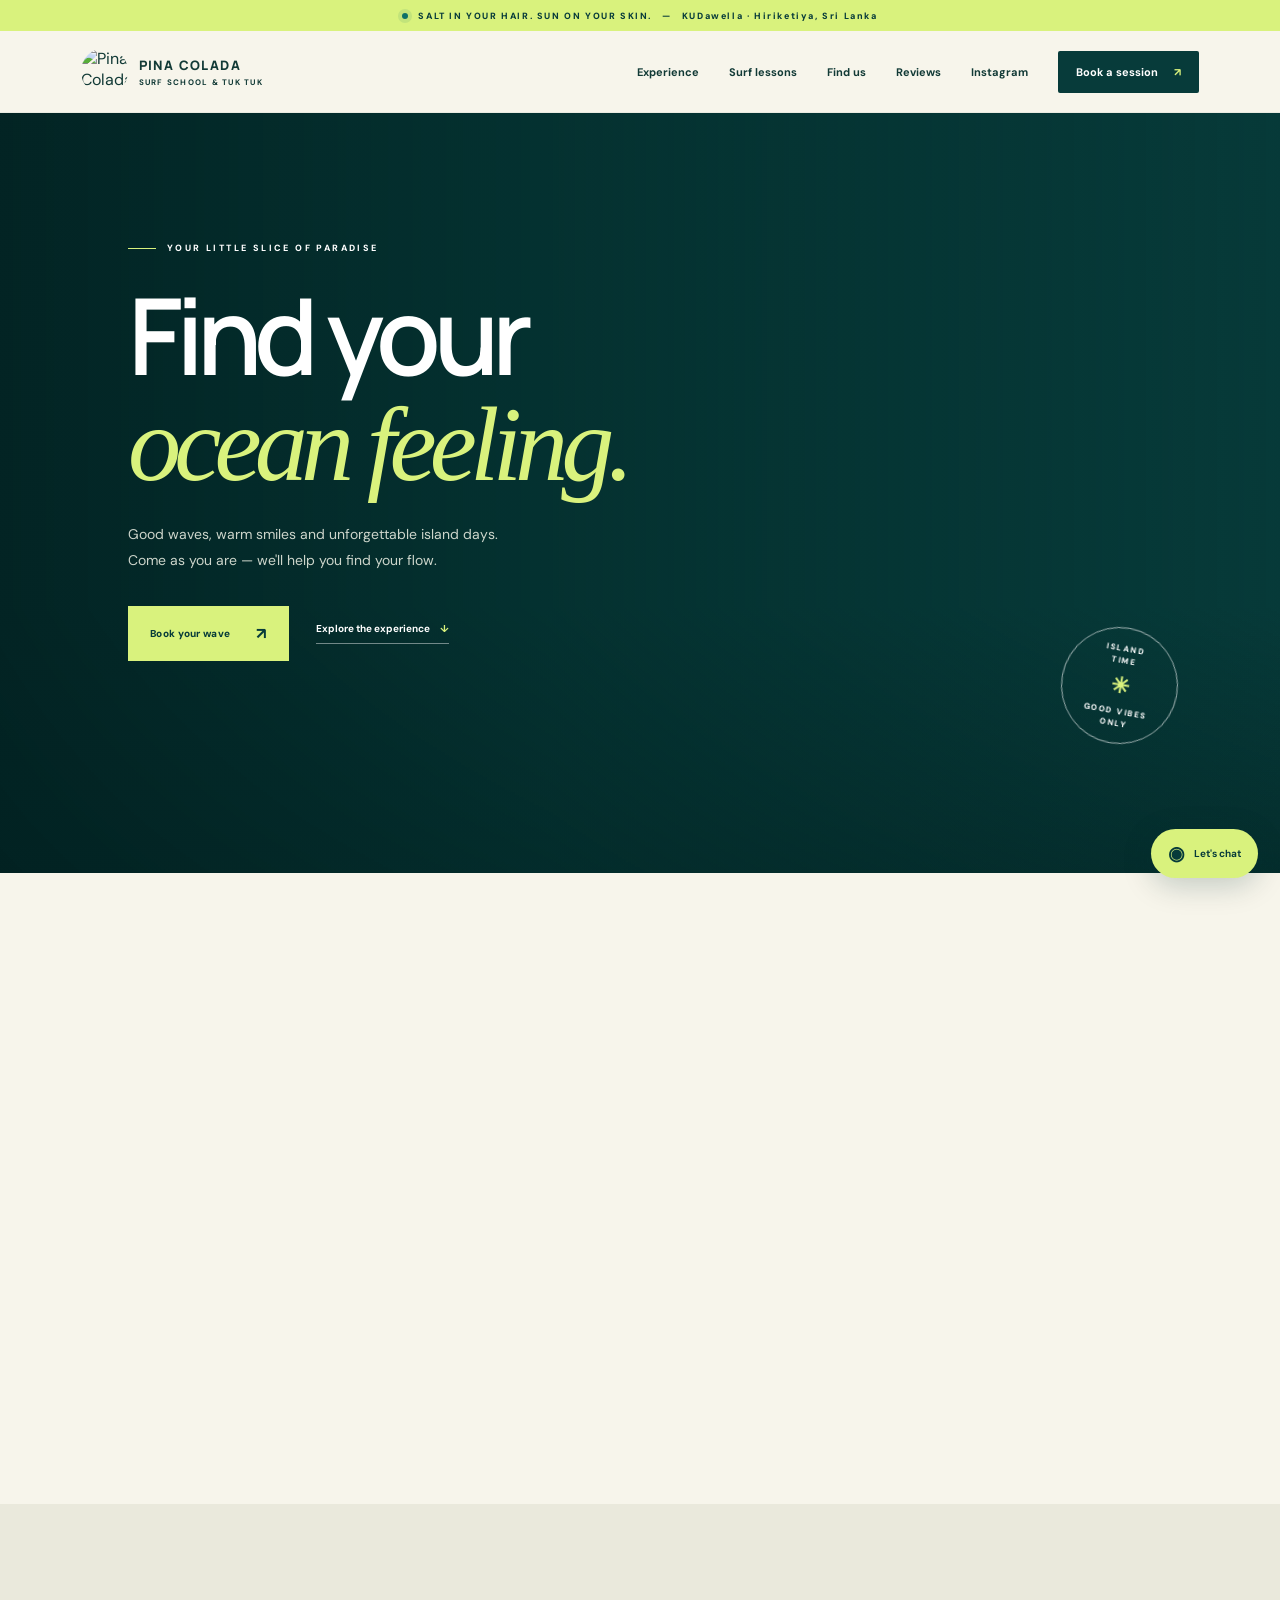
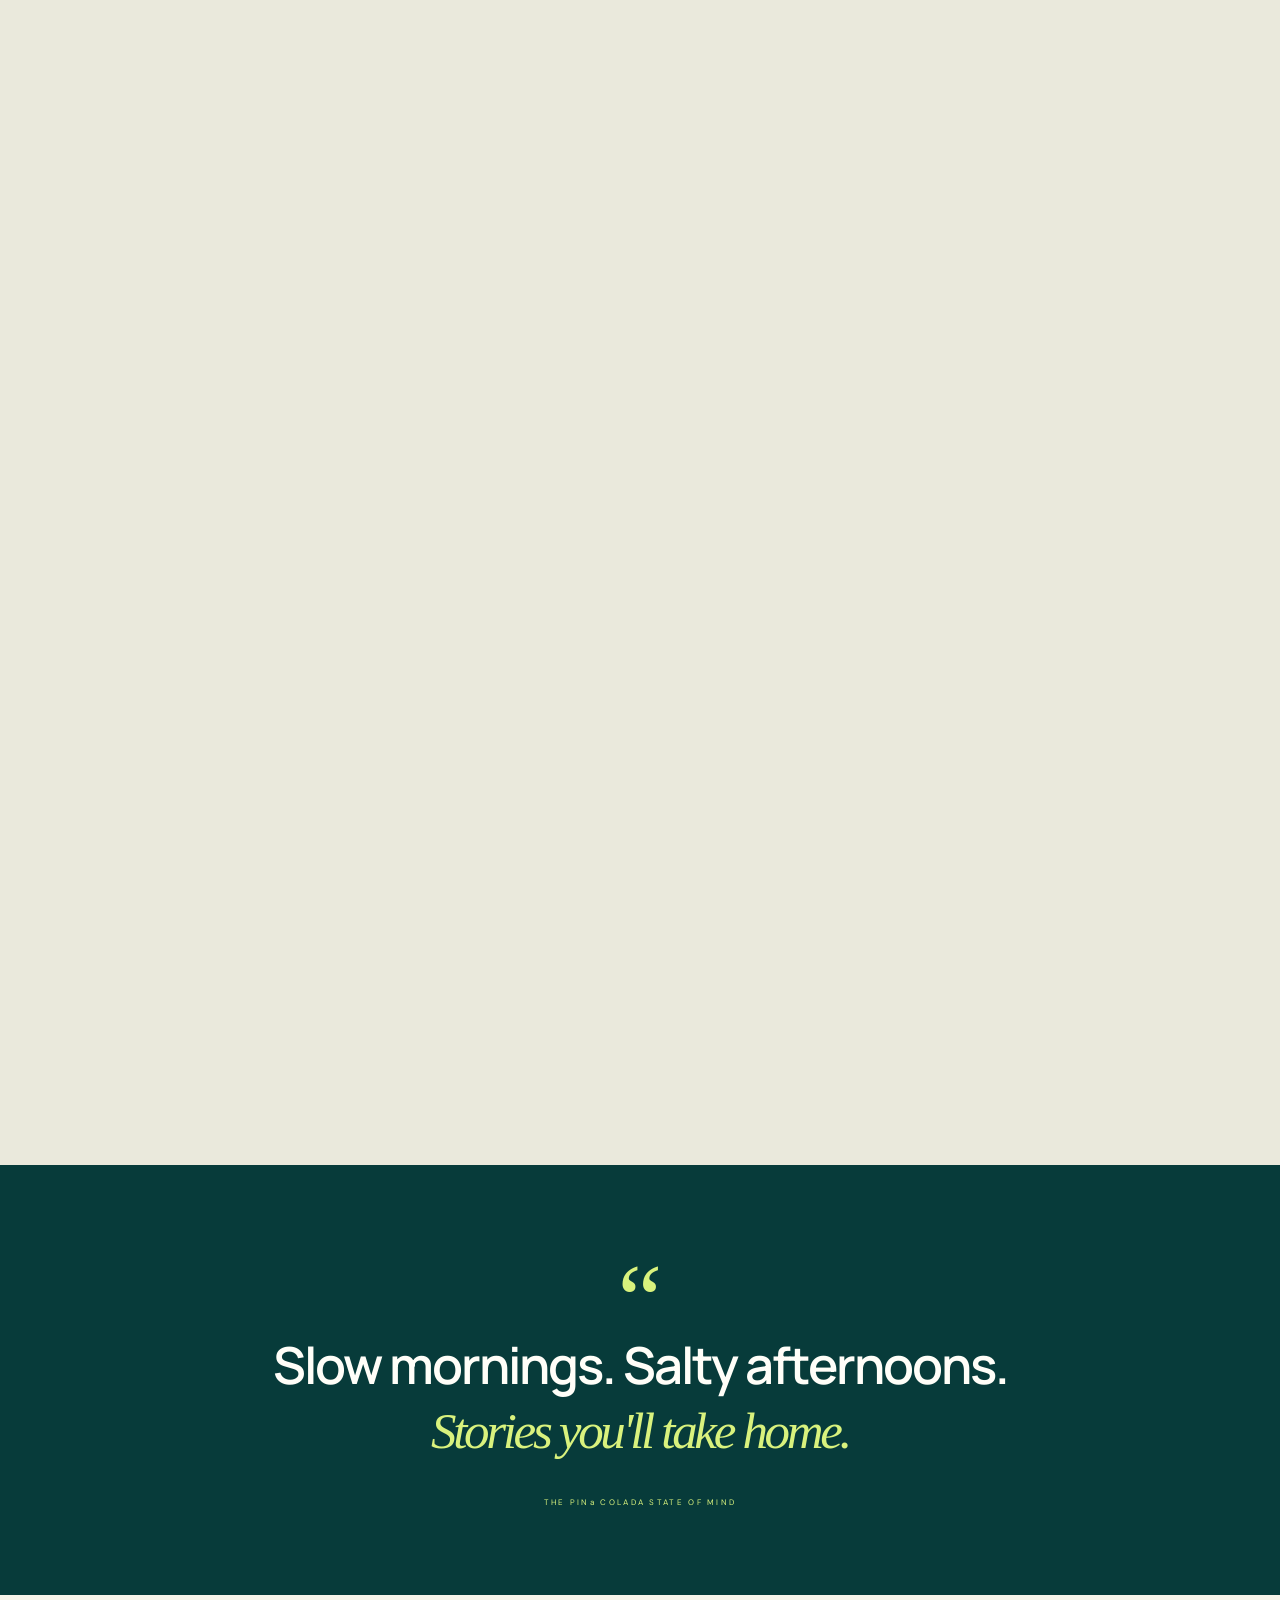
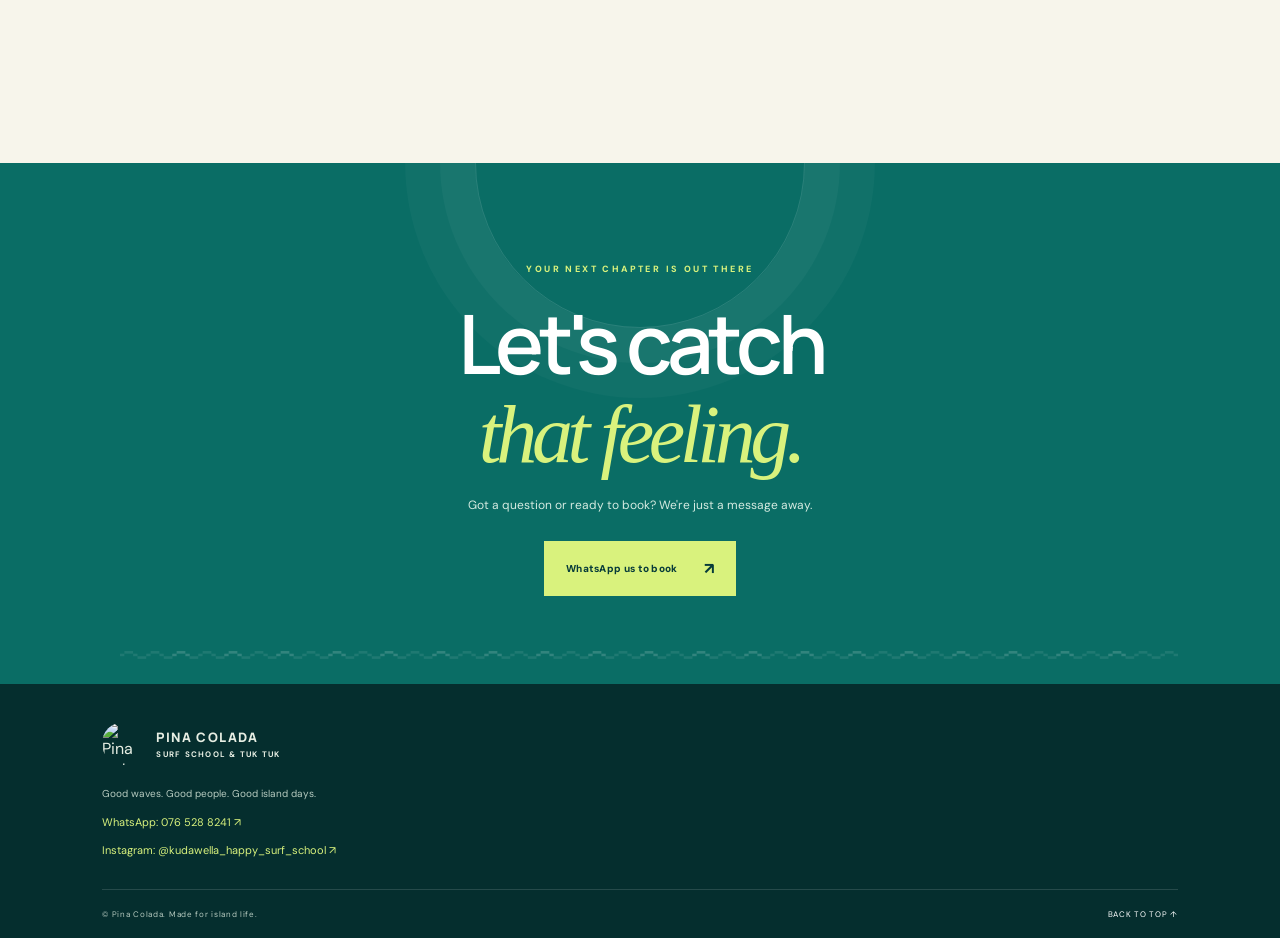
==== index.html @ 20ab4120 "Add files via upload" ====
<!doctype html>
<html lang="en">
<head>
  <meta charset="utf-8"><meta name="viewport" content="width=device-width, initial-scale=1">
  <meta name="theme-color" content="#073b3a">
  <meta name="description" content="Surf lessons, surfboard rental and tuk tuk experiences around Kudawella and Hiriketiya, Sri Lanka. Book your wave with Pina Colada.">
  <title>Pina Colada — Surf, Sea & Island Life</title>
  <link rel="preconnect" href="https://fonts.googleapis.com"><link rel="preconnect" href="https://fonts.gstatic.com" crossorigin>
  <link href="https://fonts.googleapis.com/css2?family=DM+Sans:wght@400;500;600;700&family=Manrope:wght@400;500;600;700;800&display=swap" rel="stylesheet">
  <link rel="stylesheet" href="style.css">
</head>
<body>
  <div class="announcement"><span class="pulse-dot"></span> SALT IN YOUR HAIR. SUN ON YOUR SKIN. <span>—</span> KUDawella · Hiriketiya, Sri Lanka</div>
  <header class="site-header" id="top">
    <a class="brand" href="#top" aria-label="Pina Colada home"><img src="assets/pina-colada-logo.jpg" alt="Pina Colada logo"><span><b>PINA COLADA</b><small>SURF SCHOOL & TUK TUK</small></span></a>
    <button class="menu-toggle" aria-label="Open navigation" aria-expanded="false">☰</button>
    <nav class="nav-links"><a href="#experience">Experience</a><a href="#lessons">Surf lessons</a><a href="#location">Find us</a><a href="#reviews">Reviews</a><a href="#instagram">Instagram</a><a class="nav-book" target="_blank" rel="noopener" href="https://wa.me/94765288241?text=Hi%20Pina%20Colada!%20I%27d%20love%20to%20book%20a%20surf%20experience.">Book a session <span>↗</span></a></nav>
  </header>
  <main>
    <section class="hero">
      <div class="hero-image"></div><div class="hero-shade"></div>
      <div class="hero-content">
        <div class="eyebrow light"><span></span> YOUR LITTLE SLICE OF PARADISE</div>
        <h1>Find your<br><em>ocean feeling.</em></h1>
        <p>Good waves, warm smiles and unforgettable island days. Come as you are — we'll help you find your flow.</p>
        <div class="hero-actions"><a class="button button-lime" href="https://wa.me/94765288241?text=Hi%20Pina%20Colada!%20I%27d%20love%20to%20book%20a%20surf%20experience." target="_blank" rel="noopener">Book your wave <span>↗</span></a><a class="text-link" href="#experience">Explore the experience <span>↓</span></a></div>
        <div class="hero-foot"><span>09° 48' N&nbsp; · &nbsp;80° 00' E</span><span class="scroll-note"><i></i> SCROLL TO EXPLORE</span></div>
      </div>
      <div class="hero-stamp"><span>ISLAND<br>TIME</span><b>✳</b><small>GOOD VIBES<br>ONLY</small></div>
    </section>
    <section class="intro section-pad reveal" id="experience">
      <div class="section-kicker">01 / THE GOOD STUFF</div><div class="intro-grid"><h2>Not just a surf lesson.<br><em>A whole feeling.</em></h2><div class="intro-copy"><p>From your first pop-up to that ride you'll talk about for years, we're here to make your time in Sri Lanka special. Easygoing people, ocean air and local hospitality — that's the Pina Colada way.</p><a class="under-link" href="#lessons">Meet your next adventure <span>↗</span></a></div></div>
      <div class="feature-strip"><div><span class="feature-icon">☼</span><b>All levels welcome</b><small>First wave or next-level flow</small></div><div><span class="feature-icon">〰</span><b>Local ocean knowledge</b><small>Friendly guidance in the water</small></div><div><span class="feature-icon">✳</span><b>Island-style hospitality</b><small>Relaxed, personal and genuine</small></div></div>
    </section>
    <section class="services section-pad" id="lessons"><div class="services-head reveal"><div><div class="section-kicker">02 / MAKE A DAY OF IT</div><h2>Your kind of<br><em>ocean adventure.</em></h2></div><p>Pick your pace. We'll help make it a day worth remembering.</p></div>
      <div class="service-grid">
        <article class="service-card service-main reveal"><img src="assets/surf-lesson.jpg" alt="Surfer learning with an instructor in the ocean" loading="lazy"><div class="card-number">01</div><div class="service-info"><span>GET IN THE WATER</span><h3>Surf Lessons</h3><p>Beginner, intermediate or advanced — build confidence and enjoy the ride with friendly, personal coaching.</p><a href="https://wa.me/94765288241?text=Hi!%20I%27m%20interested%20in%20surf%20lessons." target="_blank" rel="noopener" aria-label="Ask about surf lessons">Ask about lessons ↗</a></div></article>
        <article class="service-card service-alt reveal"><div class="illustration-board"><span class="sun-disc"></span><span class="board-shape"></span><span class="wave-line">〰 〰 〰</span></div><div class="card-number">02</div><div class="service-info"><span>GRAB YOUR GEAR</span><h3>Surfboard Rental</h3><p>Get your gear and chase the conditions. Message us to ask about boards and equipment availability.</p><a href="https://wa.me/94765288241?text=Hi!%20I%27d%20like%20to%20ask%20about%20surfboard%20rental." target="_blank" rel="noopener">Ask about rental ↗</a></div></article>
        <article class="service-card service-alt reveal"><div class="illustration-private"><span class="circle-sun"></span><span class="person-dot">✳</span><span class="horizon"></span></div><div class="card-number">03</div><div class="service-info"><span>YOUR OWN PACE</span><h3>Private & Small Groups</h3><p>Want a more personal session? Ask us about private coaching and small-group lessons.</p><a href="https://wa.me/94765288241?text=Hi!%20I%27d%20like%20to%20ask%20about%20private%20or%20small-group%20surf%20lessons." target="_blank" rel="noopener">Plan your session ↗</a></div></article>
        <article class="service-card service-pickup reveal"><div class="pickup-art"><span class="palm">♧</span><span class="mini-tuk">▰</span><span class="road">〰〰〰</span></div><div class="card-number">04</div><div class="service-info"><span>TAKE THE SCENIC ROUTE</span><h3>Tuk Tuk & Hotel Pick-up</h3><p>Make getting around easy. Ask us about local tuk tuk rides and free hotel pick-up for surf lessons.</p><a href="https://wa.me/94765288241?text=Hi!%20I%27d%20like%20to%20ask%20about%20tuk%20tuk%20service%20and%20hotel%20pick-up." target="_blank" rel="noopener">Arrange a ride ↗</a></div></article>
      </div>
    </section>
    <section class="quote-band"><div class="quote-mark">“</div><p>Slow mornings. Salty afternoons.<br><em>Stories you'll take home.</em></p><span>THE PINa COLADA STATE OF MIND</span></section>
    <section class="reviews section-pad reveal" id="reviews"><div class="section-kicker">03 / GOOD WORDS, GOOD PEOPLE</div><div class="reviews-head"><h2>Made better<br><em>together.</em></h2><p>Every visit is a chance to make a great memory. Been surfing with us? We'd love to hear how it went.</p></div><div class="review-empty"><div class="review-stars">★★★★★</div><h3>Your story could be next.</h3><p>We're making room for genuine guest reviews. If you've visited us, send us a few words on WhatsApp and help the next surfer find their way here.</p><a class="button button-dark" target="_blank" rel="noopener" href="https://wa.me/94765288241?text=Hi%20Pina%20Colada!%20I%27d%20love%20to%20share%20feedback%20about%20my%20experience.">Share your experience ↗</a></div></section>
    <section class="location section-pad" id="location"><div class="location-copy reveal"><div class="section-kicker">04 / FIND YOUR WAY HERE</div><h2>Meet us by<br><em>the ocean.</em></h2><p>Find Pina Colada around Kudawella and Hiriketiya, Sri Lanka. Message us before you visit and we'll help you find the right spot.</p><div class="location-detail"><span class="pin-icon">⌖</span><div><b>Kudawella · Hiriketiya</b><small>Southern coast, Sri Lanka</small></div></div><a class="button button-lime" href="https://maps.app.goo.gl/YEAcniGqBXVjCQ7Z6?g_st=aw" target="_blank" rel="noopener">Open Google Maps ↗</a></div><div class="map-wrap reveal"><iframe title="Map of Kudawella and Hiriketiya, Sri Lanka" src="https://maps.google.com/maps?q=Kudawella%2C%20Sri%20Lanka&t=&z=12&ie=UTF8&iwloc=&output=embed" loading="lazy" referrerpolicy="no-referrer-when-downgrade" allowfullscreen></iframe><div class="map-tag"><span class="map-pulse"></span> YOUR ISLAND ADVENTURE STARTS HERE</div></div></section>
    <section class="instagram-section section-pad reveal" id="instagram">
      <div class="instagram-orbit" aria-hidden="true"><span>✳</span><span>〰</span><span>☼</span></div>
      <div class="section-kicker">05 / FOLLOW THE GOOD VIBES</div>
      <div class="instagram-grid"><div><p class="instagram-overline">SUNSETS · SURF SESSIONS · ISLAND LIFE</p><h2>Catch us<br><em>on Instagram.</em></h2></div><div class="instagram-copy"><p>Follow our surf-school Instagram for ocean days, surf moments and a little taste of life around Kudawella and Hiriketiya.</p><a class="button button-dark instagram-button" href="https://www.instagram.com/kudawella_happy_surf_school/" target="_blank" rel="noopener noreferrer"><span class="instagram-glyph" aria-hidden="true">◎</span> Follow @kudawella_happy_surf_school <span>↗</span></a><small>Opens Instagram in a new tab.</small></div></div>
    </section>
    <section class="final-cta"><div class="cta-sun"></div><div class="section-kicker light">YOUR NEXT CHAPTER IS OUT THERE</div><h2>Let's catch<br><em>that feeling.</em></h2><p>Got a question or ready to book? We're just a message away.</p><a class="button button-lime" target="_blank" rel="noopener" href="https://wa.me/94765288241?text=Hi%20Pina%20Colada!%20I%27m%20ready%20to%20plan%20my%20surf%20experience.">WhatsApp us to book <span>↗</span></a><div class="cta-wave">〰〰〰〰〰〰〰〰〰〰〰〰〰〰〰〰〰〰〰〰</div></section>
  </main>
  <footer class="footer"><a class="brand footer-brand" href="#top"><img src="assets/pina-colada-logo.jpg" alt="Pina Colada logo"><span><b>PINA COLADA</b><small>SURF SCHOOL & TUK TUK</small></span></a><p>Good waves. Good people. Good island days.</p><a href="https://wa.me/94765288241" target="_blank" rel="noopener">WhatsApp: 076 528 8241 ↗</a><a class="footer-instagram" href="https://www.instagram.com/kudawella_happy_surf_school/" target="_blank" rel="noopener noreferrer">Instagram: @kudawella_happy_surf_school ↗</a><div class="footer-bottom"><span>© <span id="year"></span> Pina Colada. Made for island life.</span><a href="#top">BACK TO TOP ↑</a></div></footer>
  <a class="floating-whatsapp" href="https://wa.me/94765288241?text=Hi%20Pina%20Colada!%20I%27d%20love%20to%20ask%20about%20booking." target="_blank" rel="noopener" aria-label="Chat with Pina Colada on WhatsApp"><span>◉</span><b>Let's chat</b></a>
  <script src="script.js"></script>
</body></html>
---- style.css ----
:root{--deep:#073b3a;--deep2:#0a514b;--teal:#0c7168;--lime:#d9f27d;--cream:#f7f5eb;--sand:#e9e3d1;--ink:#123a36;--muted:#61736b;--white:#fffef8;--display:'Manrope',sans-serif;--body:'DM Sans',sans-serif}*{box-sizing:border-box}html{scroll-behavior:smooth;scroll-padding-top:90px}body{margin:0;background:var(--cream);color:var(--ink);font-family:var(--body);overflow-x:hidden}a{color:inherit;text-decoration:none}.announcement{min-height:31px;background:var(--lime);color:var(--deep);font-size:9px;font-weight:800;letter-spacing:1.6px;display:flex;align-items:center;justify-content:center;gap:10px;padding:7px 12px}.pulse-dot,.map-pulse{width:6px;height:6px;border-radius:50%;background:var(--teal);box-shadow:0 0 0 4px #0c71681c}.site-header{height:82px;padding:0 6.3%;display:flex;align-items:center;justify-content:space-between;background:var(--cream);position:sticky;top:0;z-index:30;border-bottom:1px solid #123a360e}.brand{display:flex;align-items:center;gap:11px}.brand img{width:47px;height:47px;object-fit:cover;border-radius:50%}.brand span{display:flex;flex-direction:column;gap:3px}.brand b{font:800 13px var(--display);letter-spacing:1.4px}.brand small{font-size:8px;letter-spacing:1.25px;font-weight:700}.nav-links{display:flex;align-items:center;gap:30px;font-size:11px;font-weight:700}.nav-links>a:not(.nav-book){position:relative}.nav-links>a:not(.nav-book):after{content:'';position:absolute;left:0;bottom:-7px;width:0;height:1px;background:var(--teal);transition:width .3s}.nav-links>a:hover:after{width:100%}.nav-book{background:var(--deep);color:white;padding:14px 18px;border-radius:2px;transition:background .25s,transform .25s}.nav-book:hover{background:var(--teal);transform:translateY(-2px)}.nav-book span{margin-left:13px;color:var(--lime)}.menu-toggle{display:none;border:0;background:none;font-size:25px;color:var(--deep)}.hero{height:min(760px,calc(100svh - 113px));min-height:600px;position:relative;isolation:isolate;color:white;overflow:hidden;background:var(--deep)}.hero-image,.hero-shade{position:absolute;inset:0;z-index:-2}.hero-image{background-image:url('assets/surf-lesson.jpg');background-size:cover;background-position:center 43%;transform:scale(1.04);animation:heroZoom 12s ease-out both}.hero-shade{z-index:-1;background:linear-gradient(90deg,rgba(2,32,32,.84) 0%,rgba(3,43,42,.58) 43%,rgba(3,43,42,.06) 100%),linear-gradient(0deg,rgba(2,28,28,.42),transparent 35%)}.hero-content{position:absolute;left:10%;top:17%;width:min(600px,75%);animation:rise .9s .15s both}.eyebrow,.section-kicker{font-size:9px;letter-spacing:2.4px;font-weight:800}.eyebrow{display:flex;align-items:center;gap:11px}.eyebrow>span{height:1px;width:28px;background:var(--lime)}h1,h2,h3,p{margin-top:0}h1,h2{font-family:var(--display);letter-spacing:-.065em;font-weight:600}h1{font-size:clamp(58px,8.3vw,112px);line-height:.99;margin:28px 0 23px}h1 em,h2 em,.quote-band em{font-family:Georgia,serif;font-weight:400;letter-spacing:-.065em;color:var(--lime)}.hero-content>p{font-size:14px;line-height:1.9;max-width:400px;color:#f1f3e7d9}.hero-actions{display:flex;align-items:center;gap:27px;margin-top:32px}.button{display:inline-flex;align-items:center;justify-content:center;gap:26px;padding:17px 22px;font-size:10px;font-weight:800;letter-spacing:.3px;border:0;transition:transform .25s,background .25s;min-height:50px}.button:hover{transform:translateY(-3px)}.button-lime{background:var(--lime);color:var(--deep)}.button-lime:hover{background:#e8ff9c}.button span{font-size:16px}.text-link{font-size:10px;font-weight:700;border-bottom:1px solid #ffffff70;padding-bottom:8px}.text-link span{padding-left:8px;color:var(--lime)}.hero-foot{position:absolute;top:calc(min(760px,100svh - 113px) - 55px);left:10%;right:10%;display:flex;justify-content:space-between;font-size:8px;letter-spacing:1.5px;color:#ffffffb8}.scroll-note{display:flex;align-items:center;gap:9px}.scroll-note i{height:27px;width:1px;background:var(--lime);display:inline-block}.hero-stamp{position:absolute;right:8%;bottom:17%;width:117px;height:117px;border:1px solid #ffffff9c;border-radius:50%;display:flex;align-items:center;justify-content:center;flex-direction:column;gap:5px;transform:rotate(10deg);animation:float 5s ease-in-out infinite}.hero-stamp span,.hero-stamp small{text-align:center;font-size:8px;font-weight:800;letter-spacing:1.5px;line-height:1.5}.hero-stamp b{font-size:22px;color:var(--lime)}.section-pad{padding:105px 10%}.section-kicker{color:var(--teal);margin-bottom:24px}.intro-grid{display:grid;grid-template-columns:1.2fr .8fr;gap:8%;align-items:end}h2{font-size:clamp(40px,5.4vw,68px);line-height:1.08;margin-bottom:0}h2 em{color:var(--teal)}.intro-copy p,.services-head>p,.reviews-head>p,.location-copy>p{font-size:13px;line-height:1.95;color:var(--muted)}.intro-copy p{margin-bottom:21px}.under-link{font-size:10px;font-weight:800;border-bottom:1px solid #9aa99f;padding-bottom:10px}.under-link span{margin-left:20px;color:var(--teal)}.feature-strip{display:grid;grid-template-columns:repeat(3,1fr);border-top:1px solid #cbd2c4;border-bottom:1px solid #cbd2c4;margin-top:75px}.feature-strip>div{padding:25px 20px 25px 0;display:grid;grid-template-columns:42px 1fr;align-items:center}.feature-strip>div+div{padding-left:25px;border-left:1px solid #cbd2c4}.feature-icon{grid-row:span 2;color:var(--teal);font-size:27px}.feature-strip b{font:800 11px var(--display)}.feature-strip small{font-size:10px;color:var(--muted);margin-top:5px}.services{background:#eae9dc}.services-head{display:flex;justify-content:space-between;align-items:end;margin-bottom:42px}.services-head>p{max-width:270px;margin-bottom:5px}.service-grid{display:grid;grid-template-columns:1fr 1fr;gap:19px}.service-card{position:relative;background:var(--white);min-height:435px;overflow:hidden;display:flex;flex-direction:column}.service-main{grid-row:span 2}.service-main>img{width:100%;height:320px;object-fit:cover;transition:transform .7s cubic-bezier(.2,.8,.2,1)}.service-card:hover>img{transform:scale(1.045)}.card-number{position:absolute;top:19px;left:20px;background:var(--lime);color:var(--deep);font-size:10px;font-weight:800;padding:9px 11px}.service-info{padding:25px 28px 29px;position:relative;flex:1}.service-info>span{font-size:8px;font-weight:800;letter-spacing:1.8px;color:var(--teal)}.service-info h3{font:700 25px var(--display);letter-spacing:-1.1px;margin:10px 0}.service-info p{font-size:11px;line-height:1.8;color:var(--muted);max-width:390px;margin-bottom:20px}.service-info>a{font-size:10px;font-weight:800;border-bottom:1px solid #c2ccc1;padding-bottom:8px}.service-info>a:hover{color:var(--teal)}.service-alt{min-height:270px;display:grid;grid-template-columns:.8fr 1.2fr;grid-template-rows:1fr}.service-alt .service-info{padding:25px 24px}.service-alt .service-info h3{font-size:21px}.service-alt .service-info p{margin-bottom:13px}.service-alt .card-number{top:15px;left:15px}.illustration-board,.illustration-private,.pickup-art{position:relative;overflow:hidden;background:#d6e8dc;min-height:270px}.sun-disc{position:absolute;width:125px;height:125px;background:#f8cf7c;border-radius:50%;top:42px;left:30px}.board-shape{position:absolute;left:39%;top:30px;height:210px;width:62px;border-radius:50% 50% 45% 45%;background:#f7f4e9;border:2px solid var(--teal);transform:rotate(28deg);box-shadow:inset 0 0 0 7px #f7f4e9,inset 0 0 0 9px #0c716855}.wave-line{position:absolute;bottom:28px;left:12px;font-size:35px;color:var(--teal);letter-spacing:-12px;white-space:nowrap}.illustration-private{background:#b4d5c9}.circle-sun{position:absolute;width:125px;height:125px;border-radius:50%;background:#f8cf7c;top:30px;right:-20px}.person-dot{position:absolute;top:65px;left:34%;font-size:56px;color:var(--teal);z-index:2}.horizon{position:absolute;left:-20%;right:-20%;height:110px;bottom:-38px;border-radius:50% 50% 0 0;background:#478e7d}.service-pickup{grid-column:1/-1;display:grid;grid-template-columns:.8fr 1.2fr;min-height:245px}.pickup-art{background:#f0d7a4;min-height:245px}.palm{position:absolute;left:18%;top:7px;font-size:130px;color:#357c69;transform:rotate(-12deg)}.mini-tuk{position:absolute;right:15%;bottom:49px;font-size:75px;color:#e78c45;text-shadow:2px 2px var(--deep)}.road{position:absolute;bottom:20px;left:10px;font-size:30px;color:#fff8e8;letter-spacing:-9px;white-space:nowrap}.service-pickup .service-info{align-self:center;padding:32px 40px}.quote-band{background:var(--deep);color:var(--white);padding:85px 20px;text-align:center;position:relative;overflow:hidden}.quote-mark{font:100px Georgia,serif;color:var(--lime);height:65px;line-height:1}.quote-band p{font:600 clamp(29px,4.2vw,51px)/1.25 var(--display);letter-spacing:-2px;margin:18px 0 25px}.quote-band>span{font-size:8px;letter-spacing:2.3px;color:#d9f27d}.reviews{background:var(--cream)}.reviews-head{display:flex;justify-content:space-between;align-items:end;gap:40px}.reviews-head>p{max-width:340px;margin-bottom:5px}.review-empty{margin-top:43px;background:#e9e9db;padding:38px 40px;text-align:center;max-width:650px;margin-left:auto;margin-right:auto}.review-stars{letter-spacing:5px;color:#9aaa59;font-size:16px}.review-empty h3{font:700 22px var(--display);margin:14px 0 10px}.review-empty p{font-size:12px;line-height:1.9;color:var(--muted);max-width:440px;margin:0 auto 22px}.button-dark{background:var(--deep);color:white}.button-dark:hover{background:var(--teal)}.location{background:var(--deep);color:var(--white);display:grid;grid-template-columns:.8fr 1.2fr;gap:9%;align-items:center}.location .section-kicker{color:var(--lime)}.location h2 em{color:var(--lime)}.location-copy>p{color:#d4e0d6;margin:24px 0}.location-detail{display:flex;align-items:center;gap:13px;margin:26px 0 29px}.pin-icon{font-size:27px;color:var(--lime)}.location-detail div{display:flex;flex-direction:column;gap:6px}.location-detail b{font:700 12px var(--display)}.location-detail small{font-size:10px;color:#c0d1c7}.map-wrap{height:410px;position:relative;background:#b8d7c7;padding:9px}.map-wrap iframe{width:100%;height:100%;border:0;filter:saturate(.72)}.map-tag{position:absolute;bottom:23px;left:23px;right:23px;background:var(--cream);color:var(--deep);padding:15px;font-size:8px;letter-spacing:1.1px;font-weight:800;display:flex;align-items:center;gap:10px}.final-cta{position:relative;overflow:hidden;text-align:center;background:#0a6d65;color:white;padding:100px 20px 88px}.cta-sun{position:absolute;width:330px;height:330px;border:1px solid #ffffff21;border-radius:50%;top:-165px;right:calc(50% - 165px);box-shadow:0 0 0 35px #ffffff09,0 0 0 70px #ffffff07}.final-cta .section-kicker{position:relative;color:var(--lime)}.final-cta h2{font-size:clamp(52px,7vw,82px);position:relative;margin:0 0 17px}.final-cta h2 em{color:var(--lime)}.final-cta>p{font-size:12px;color:#d5ebe1;position:relative;margin-bottom:28px}.final-cta .button{position:relative}.cta-wave{position:absolute;bottom:-19px;left:0;right:0;font-size:70px;letter-spacing:-18px;white-space:nowrap;color:#ffffff16;transform:scaleY(.6)}.footer{padding:38px 8% 0;background:#052e2e;color:#e7eee3}.footer-brand img{width:43px;height:43px}.footer>p{font-size:10px;color:#b7cbc0;margin:22px 0 10px}.footer>a:not(.brand){font-size:11px;color:var(--lime)}.footer-bottom{border-top:1px solid #ffffff22;margin-top:32px;padding:19px 0;display:flex;justify-content:space-between;font-size:8px;letter-spacing:.7px;color:#b7cbc0}.footer-bottom a{color:white}.floating-whatsapp{position:fixed;z-index:25;right:22px;bottom:22px;display:flex;align-items:center;gap:9px;background:var(--lime);color:var(--deep);border-radius:30px;padding:12px 17px;box-shadow:0 7px 30px #062f2d38;font-size:10px;font-weight:800;transition:transform .2s}.floating-whatsapp:hover{transform:translateY(-4px)}.floating-whatsapp span{font-size:19px}.reveal{opacity:0;transform:translateY(26px);transition:opacity .8s ease,transform .8s cubic-bezier(.2,.8,.2,1)}.reveal.is-visible{opacity:1;transform:translateY(0)}@keyframes rise{from{opacity:0;transform:translateY(25px)}to{opacity:1;transform:translateY(0)}}@keyframes heroZoom{from{transform:scale(1.12)}to{transform:scale(1.04)}}@keyframes float{0%,100%{transform:translateY(0) rotate(10deg)}50%{transform:translateY(-10px) rotate(5deg)}}
@media(min-width:1400px){.hero-content{left:12%}.section-pad{padding-left:12%;padding-right:12%}}@media(max-width:900px){.site-header{padding:0 5%;height:72px}.nav-links{gap:17px}.nav-links>a{font-size:10px}.hero{min-height:570px}.hero-content{left:7%;top:18%}.hero-foot{left:7%;right:7%}.hero-stamp{right:5%;bottom:12%;width:95px;height:95px}.section-pad{padding:78px 7%}.service-alt{grid-template-columns:.65fr 1.35fr}.service-alt .service-info{padding:22px 18px}.location{gap:5%}.map-wrap{height:360px}.feature-strip>div{grid-template-columns:32px 1fr}.feature-strip b{font-size:10px}.feature-strip small{font-size:9px}}@media(max-width:650px){.announcement{font-size:7px;letter-spacing:1px}.site-header{height:68px}.brand img{width:40px;height:40px}.brand b{font-size:11px}.brand small{font-size:7px}.menu-toggle{display:block}.nav-links{display:none;position:absolute;top:68px;left:0;right:0;padding:20px 6% 25px;background:var(--cream);box-shadow:0 15px 20px #062f2d12;align-items:stretch;flex-direction:column;gap:22px}.nav-links.open{display:flex}.nav-book{text-align:center}.hero{height:calc(100svh - 99px);min-height:580px;max-height:760px}.hero-image{background-position:55% center}.hero-shade{background:linear-gradient(90deg,rgba(2,32,32,.8),rgba(3,43,42,.28)),linear-gradient(0deg,rgba(2,28,28,.5),transparent 40%)}.hero-content{left:7%;top:17%;width:86%}h1{font-size:clamp(58px,14vw,84px);margin:24px 0 18px}.hero-content>p{font-size:12px;max-width:320px}.hero-actions{gap:17px;align-items:flex-start;flex-direction:column;margin-top:25px}.button{padding:15px 18px}.text-link{font-size:9px}.hero-foot{top:auto;bottom:22px;left:7%;right:7%;font-size:7px}.hero-stamp{right:7%;bottom:18%;width:82px;height:82px}.hero-stamp span,.hero-stamp small{font-size:6px}.hero-stamp b{font-size:17px}.section-pad{padding:67px 7%}.intro-grid{grid-template-columns:1fr;gap:25px}h2{font-size:clamp(39px,10vw,56px)}.intro-copy p{font-size:12px}.feature-strip{grid-template-columns:1fr;margin-top:43px}.feature-strip>div,.feature-strip>div+div{padding:17px 0;border-left:0;border-bottom:1px solid #cbd2c4;grid-template-columns:42px 1fr}.feature-strip>div:last-child{border-bottom:0}.feature-strip b{font-size:11px}.feature-strip small{font-size:10px}.services-head{display:block}.services-head>p{margin-top:20px}.service-grid{grid-template-columns:1fr;gap:15px}.service-main{grid-row:auto}.service-main>img{height:260px}.service-card{min-height:0}.service-alt{grid-template-columns:.75fr 1.25fr;min-height:260px}.illustration-board,.illustration-private{min-height:260px}.service-alt .service-info{padding:23px 16px}.service-alt .service-info h3{font-size:19px}.service-info p{font-size:10px}.service-info>span{font-size:7px}.service-pickup{grid-column:auto;grid-template-columns:.75fr 1.25fr;min-height:250px}.pickup-art{min-height:250px}.service-pickup .service-info{padding:24px 17px}.palm{font-size:100px;left:7%}.mini-tuk{font-size:55px;right:7%}.quote-band{padding:65px 15px}.quote-band p{font-size:32px}.reviews-head{display:block}.reviews-head>p{margin-top:20px}.review-empty{padding:30px 20px;margin-top:30px}.location{grid-template-columns:1fr;gap:38px}.map-wrap{height:330px}.final-cta{padding:80px 18px 75px}.footer{padding:30px 7% 0}.footer-bottom{gap:15px;font-size:7px}.floating-whatsapp{right:13px;bottom:13px;padding:10px 13px}.floating-whatsapp b{font-size:9px}}@media(prefers-reduced-motion:reduce){*,*::before,*::after{scroll-behavior:auto!important;animation-duration:.01ms!important;animation-iteration-count:1!important;transition-duration:.01ms!important}.reveal{opacity:1;transform:none}}

.instagram-section{position:relative;overflow:hidden;background:#f0ead9}.instagram-grid{display:grid;grid-template-columns:1fr 1fr;gap:8%;align-items:end;position:relative;z-index:1}.instagram-overline{font-size:8px;font-weight:800;letter-spacing:2px;color:var(--teal);margin-bottom:18px}.instagram-copy>p{font-size:13px;line-height:1.95;color:var(--muted);max-width:430px;margin-bottom:24px}.instagram-button{gap:13px;flex-wrap:wrap;line-height:1.5}.instagram-button>span:last-child{color:var(--lime);font-size:16px}.instagram-glyph{font-size:22px;line-height:1}.instagram-copy>small{display:block;color:var(--muted);font-size:9px;margin-top:13px}.instagram-orbit{position:absolute;right:9%;top:22px;width:180px;height:180px;border:1px solid #0c71681c;border-radius:50%;animation:float 6s ease-in-out infinite}.instagram-orbit span{position:absolute;color:var(--teal);font-size:26px}.instagram-orbit span:nth-child(1){top:10px;left:78px}.instagram-orbit span:nth-child(2){right:4px;top:82px;font-size:40px}.instagram-orbit span:nth-child(3){bottom:12px;left:20px;color:#d39b4c;font-size:30px}.footer-instagram{display:block;margin-top:12px!important;color:var(--lime)!important;font-size:11px}
@media(max-width:650px){.instagram-grid{grid-template-columns:1fr;gap:27px}.instagram-orbit{right:-55px;top:35px;width:130px;height:130px;opacity:.7}.instagram-overline{max-width:230px;line-height:1.8}.instagram-button{font-size:9px;gap:9px}.footer-instagram{line-height:1.8}}
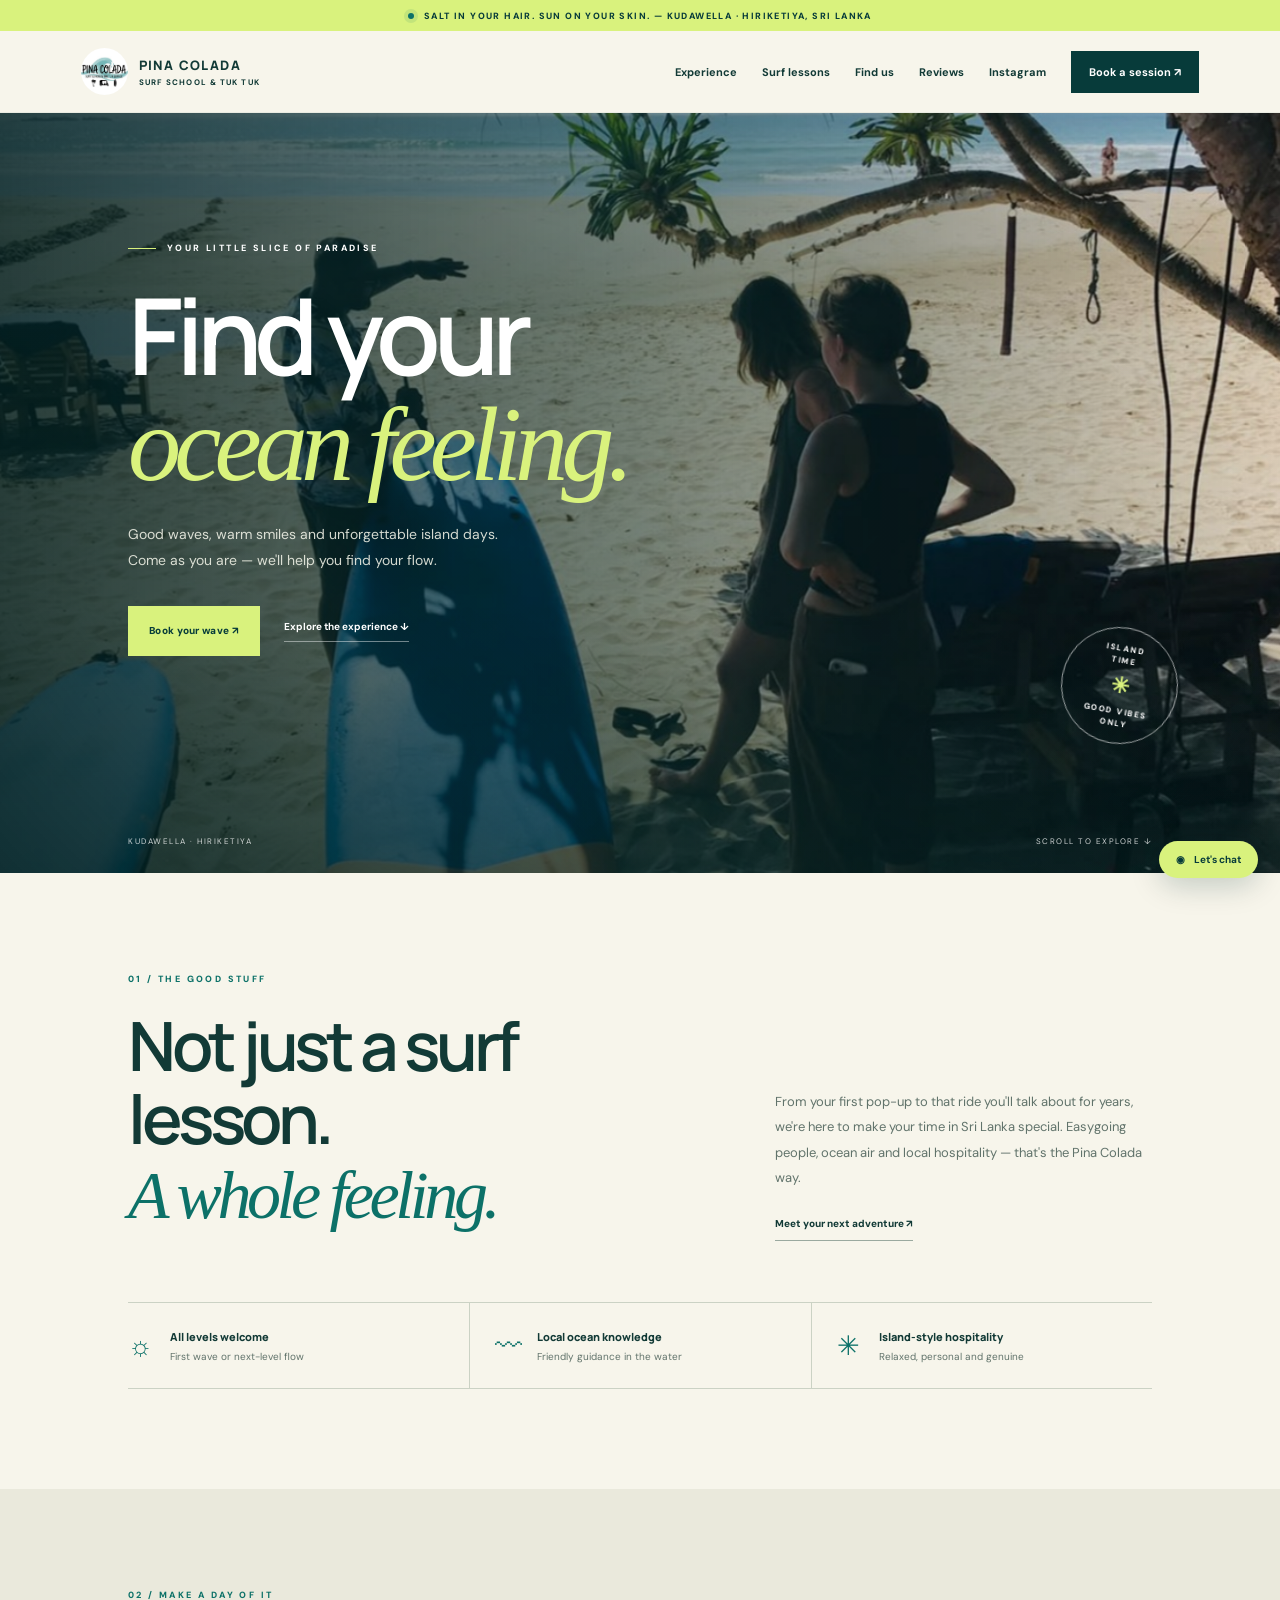
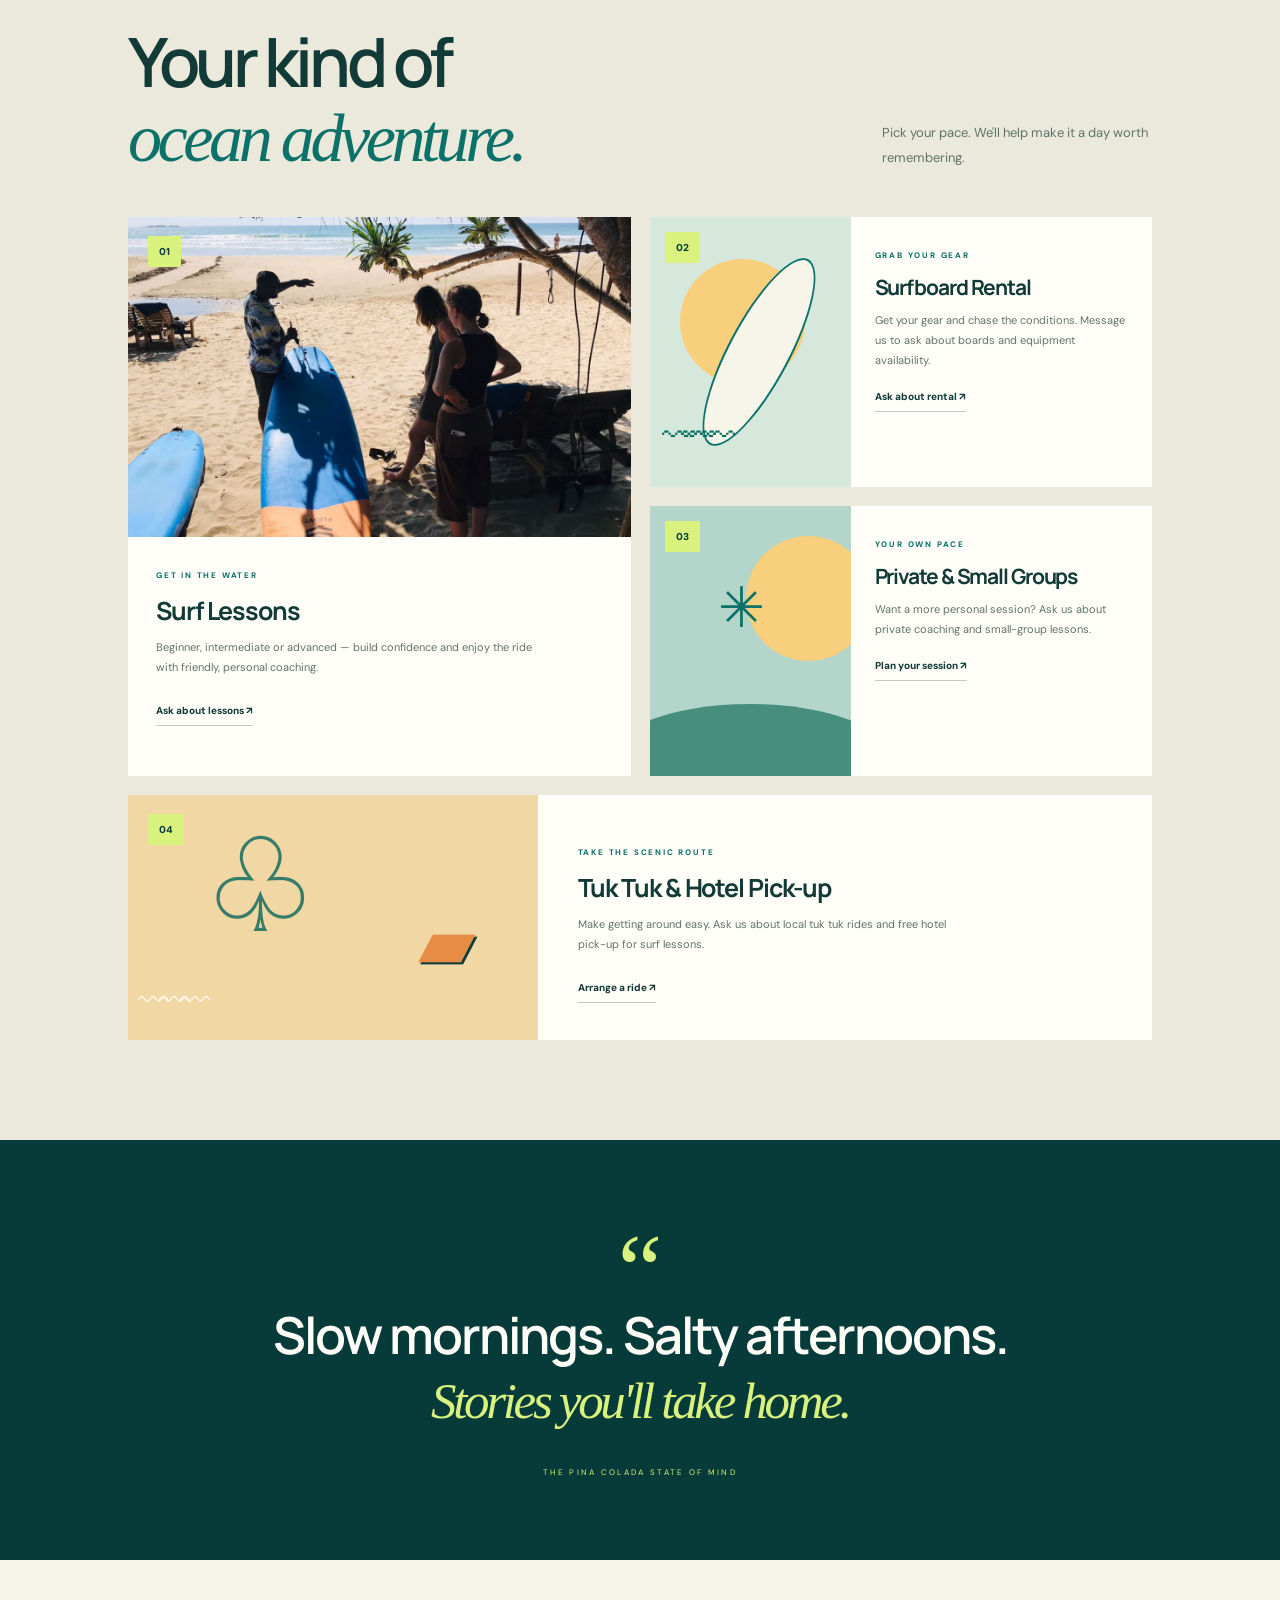
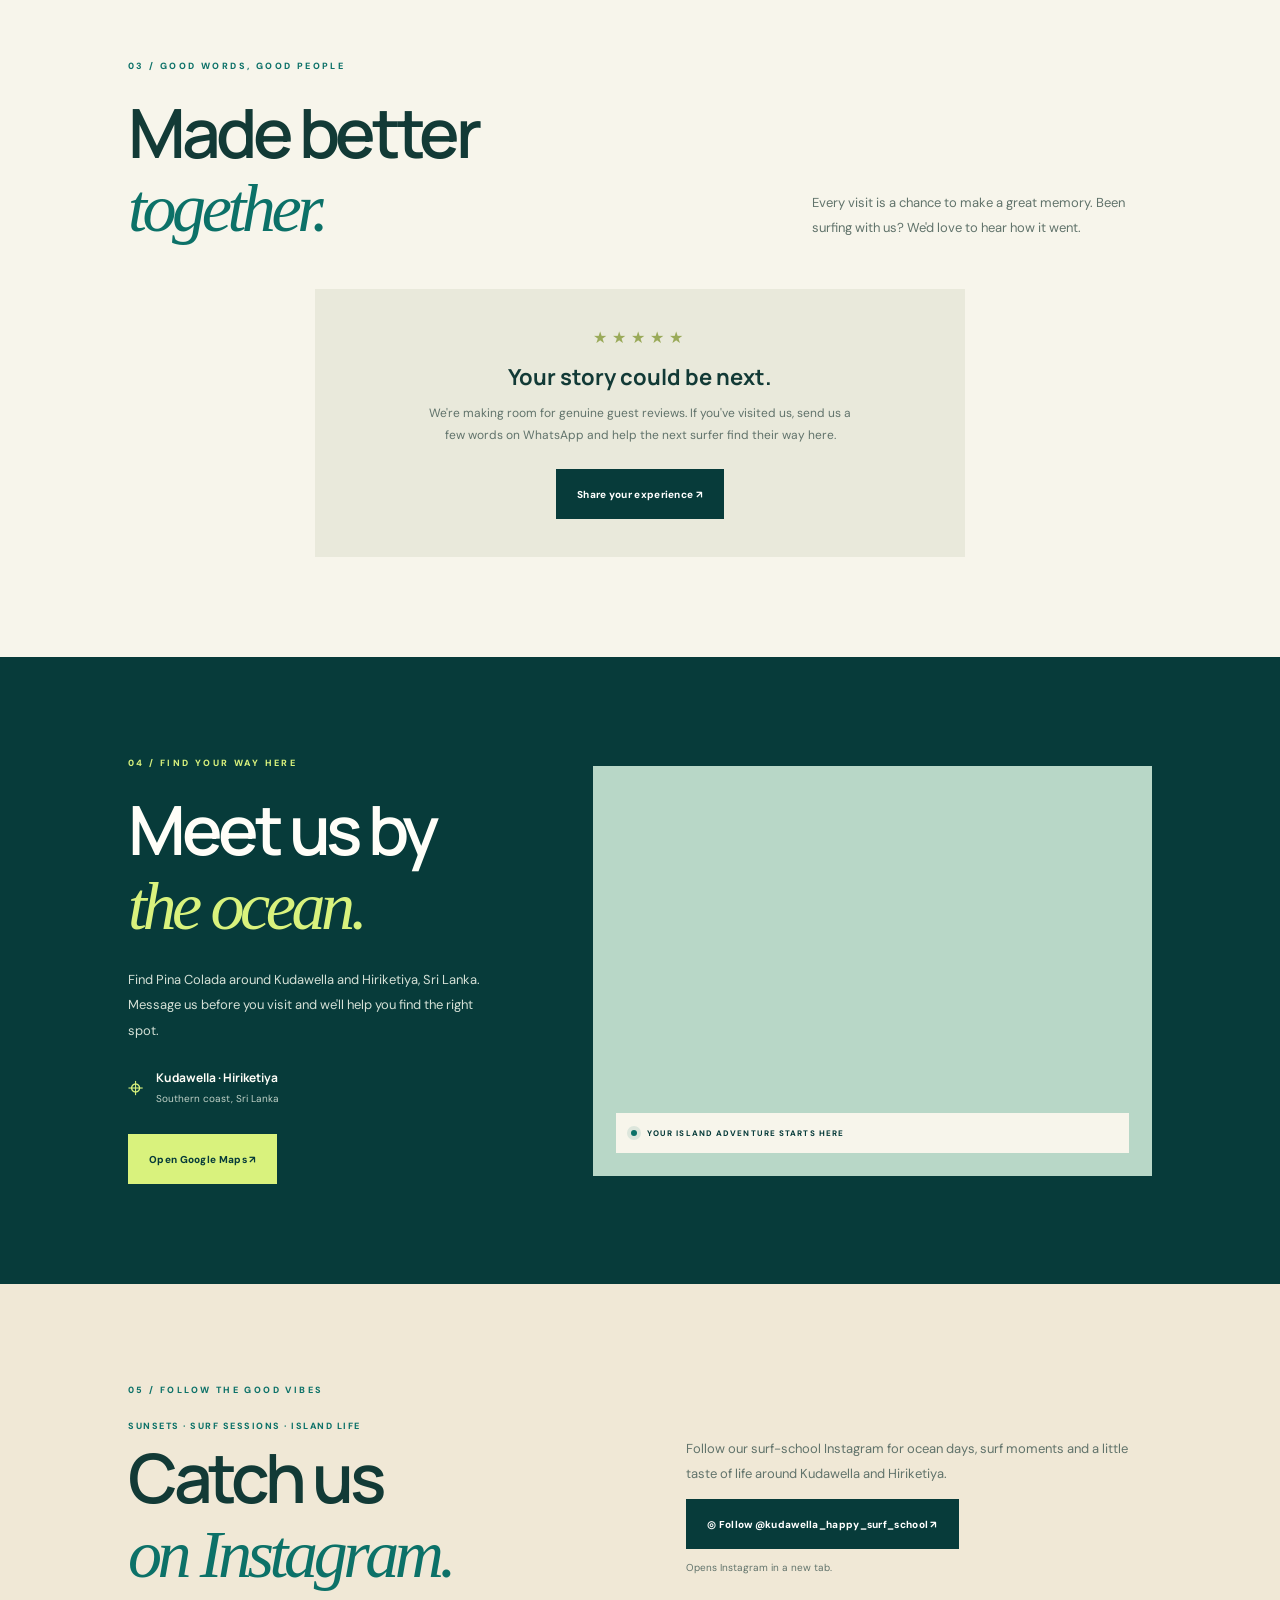
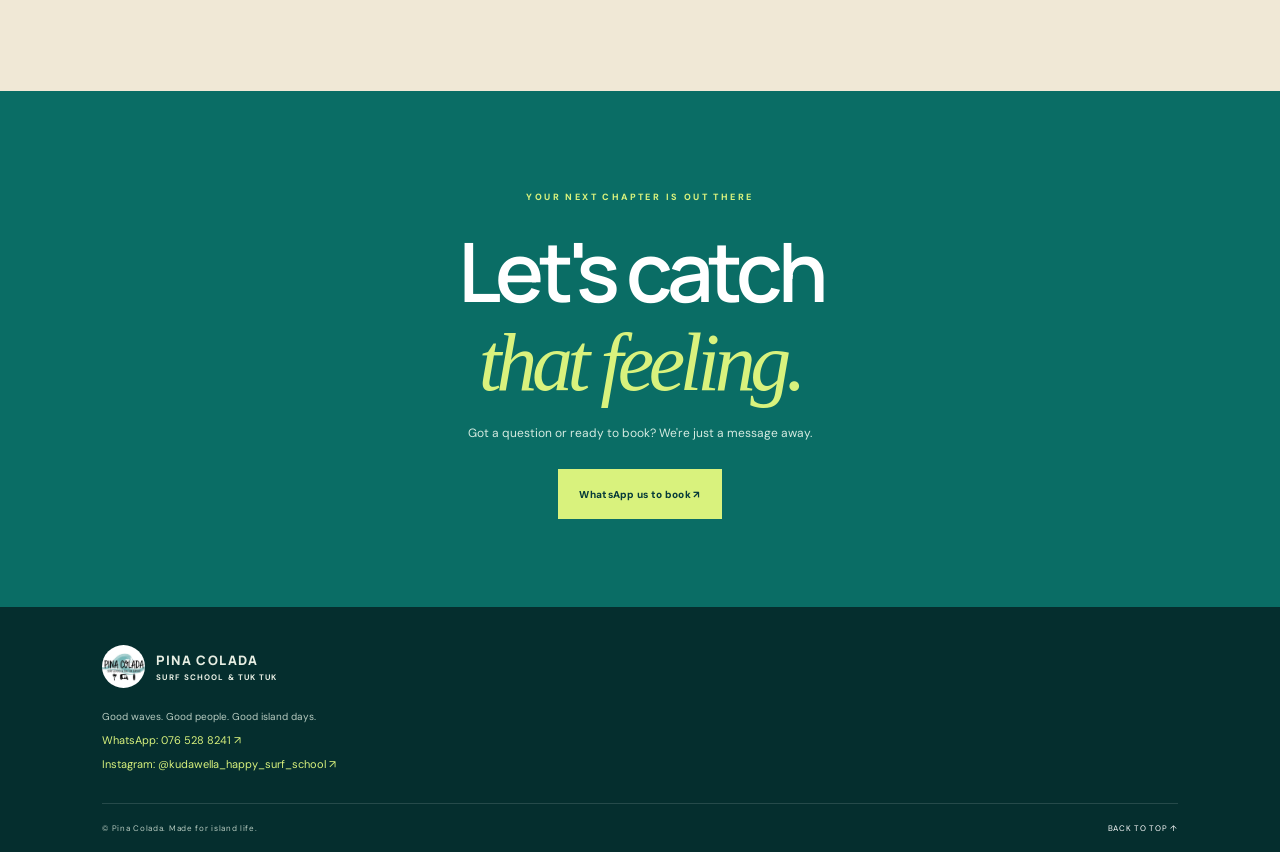
==== commit b6b12735: "Add files via upload" ====
--- a/index.html
+++ b/index.html
@@ -1,56 +1,21 @@
 <!doctype html>
 <html lang="en">
 <head>
-  <meta charset="utf-8"><meta name="viewport" content="width=device-width, initial-scale=1">
-  <meta name="theme-color" content="#073b3a">
-  <meta name="description" content="Surf lessons, surfboard rental and tuk tuk experiences around Kudawella and Hiriketiya, Sri Lanka. Book your wave with Pina Colada.">
-  <title>Pina Colada — Surf, Sea & Island Life</title>
-  <link rel="preconnect" href="https://fonts.googleapis.com"><link rel="preconnect" href="https://fonts.gstatic.com" crossorigin>
-  <link href="https://fonts.googleapis.com/css2?family=DM+Sans:wght@400;500;600;700&family=Manrope:wght@400;500;600;700;800&display=swap" rel="stylesheet">
-  <link rel="stylesheet" href="style.css">
-</head>
-<body>
-  <div class="announcement"><span class="pulse-dot"></span> SALT IN YOUR HAIR. SUN ON YOUR SKIN. <span>—</span> KUDawella · Hiriketiya, Sri Lanka</div>
-  <header class="site-header" id="top">
-    <a class="brand" href="#top" aria-label="Pina Colada home"><img src="assets/pina-colada-logo.jpg" alt="Pina Colada logo"><span><b>PINA COLADA</b><small>SURF SCHOOL & TUK TUK</small></span></a>
-    <button class="menu-toggle" aria-label="Open navigation" aria-expanded="false">☰</button>
-    <nav class="nav-links"><a href="#experience">Experience</a><a href="#lessons">Surf lessons</a><a href="#location">Find us</a><a href="#reviews">Reviews</a><a href="#instagram">Instagram</a><a class="nav-book" target="_blank" rel="noopener" href="https://wa.me/94765288241?text=Hi%20Pina%20Colada!%20I%27d%20love%20to%20book%20a%20surf%20experience.">Book a session <span>↗</span></a></nav>
-  </header>
-  <main>
-    <section class="hero">
-      <div class="hero-image"></div><div class="hero-shade"></div>
-      <div class="hero-content">
-        <div class="eyebrow light"><span></span> YOUR LITTLE SLICE OF PARADISE</div>
-        <h1>Find your<br><em>ocean feeling.</em></h1>
-        <p>Good waves, warm smiles and unforgettable island days. Come as you are — we'll help you find your flow.</p>
-        <div class="hero-actions"><a class="button button-lime" href="https://wa.me/94765288241?text=Hi%20Pina%20Colada!%20I%27d%20love%20to%20book%20a%20surf%20experience." target="_blank" rel="noopener">Book your wave <span>↗</span></a><a class="text-link" href="#experience">Explore the experience <span>↓</span></a></div>
-        <div class="hero-foot"><span>09° 48' N&nbsp; · &nbsp;80° 00' E</span><span class="scroll-note"><i></i> SCROLL TO EXPLORE</span></div>
-      </div>
-      <div class="hero-stamp"><span>ISLAND<br>TIME</span><b>✳</b><small>GOOD VIBES<br>ONLY</small></div>
-    </section>
-    <section class="intro section-pad reveal" id="experience">
-      <div class="section-kicker">01 / THE GOOD STUFF</div><div class="intro-grid"><h2>Not just a surf lesson.<br><em>A whole feeling.</em></h2><div class="intro-copy"><p>From your first pop-up to that ride you'll talk about for years, we're here to make your time in Sri Lanka special. Easygoing people, ocean air and local hospitality — that's the Pina Colada way.</p><a class="under-link" href="#lessons">Meet your next adventure <span>↗</span></a></div></div>
-      <div class="feature-strip"><div><span class="feature-icon">☼</span><b>All levels welcome</b><small>First wave or next-level flow</small></div><div><span class="feature-icon">〰</span><b>Local ocean knowledge</b><small>Friendly guidance in the water</small></div><div><span class="feature-icon">✳</span><b>Island-style hospitality</b><small>Relaxed, personal and genuine</small></div></div>
-    </section>
-    <section class="services section-pad" id="lessons"><div class="services-head reveal"><div><div class="section-kicker">02 / MAKE A DAY OF IT</div><h2>Your kind of<br><em>ocean adventure.</em></h2></div><p>Pick your pace. We'll help make it a day worth remembering.</p></div>
-      <div class="service-grid">
-        <article class="service-card service-main reveal"><img src="assets/surf-lesson.jpg" alt="Surfer learning with an instructor in the ocean" loading="lazy"><div class="card-number">01</div><div class="service-info"><span>GET IN THE WATER</span><h3>Surf Lessons</h3><p>Beginner, intermediate or advanced — build confidence and enjoy the ride with friendly, personal coaching.</p><a href="https://wa.me/94765288241?text=Hi!%20I%27m%20interested%20in%20surf%20lessons." target="_blank" rel="noopener" aria-label="Ask about surf lessons">Ask about lessons ↗</a></div></article>
-        <article class="service-card service-alt reveal"><div class="illustration-board"><span class="sun-disc"></span><span class="board-shape"></span><span class="wave-line">〰 〰 〰</span></div><div class="card-number">02</div><div class="service-info"><span>GRAB YOUR GEAR</span><h3>Surfboard Rental</h3><p>Get your gear and chase the conditions. Message us to ask about boards and equipment availability.</p><a href="https://wa.me/94765288241?text=Hi!%20I%27d%20like%20to%20ask%20about%20surfboard%20rental." target="_blank" rel="noopener">Ask about rental ↗</a></div></article>
-        <article class="service-card service-alt reveal"><div class="illustration-private"><span class="circle-sun"></span><span class="person-dot">✳</span><span class="horizon"></span></div><div class="card-number">03</div><div class="service-info"><span>YOUR OWN PACE</span><h3>Private & Small Groups</h3><p>Want a more personal session? Ask us about private coaching and small-group lessons.</p><a href="https://wa.me/94765288241?text=Hi!%20I%27d%20like%20to%20ask%20about%20private%20or%20small-group%20surf%20lessons." target="_blank" rel="noopener">Plan your session ↗</a></div></article>
-        <article class="service-card service-pickup reveal"><div class="pickup-art"><span class="palm">♧</span><span class="mini-tuk">▰</span><span class="road">〰〰〰</span></div><div class="card-number">04</div><div class="service-info"><span>TAKE THE SCENIC ROUTE</span><h3>Tuk Tuk & Hotel Pick-up</h3><p>Make getting around easy. Ask us about local tuk tuk rides and free hotel pick-up for surf lessons.</p><a href="https://wa.me/94765288241?text=Hi!%20I%27d%20like%20to%20ask%20about%20tuk%20tuk%20service%20and%20hotel%20pick-up." target="_blank" rel="noopener">Arrange a ride ↗</a></div></article>
-      </div>
-    </section>
-    <section class="quote-band"><div class="quote-mark">“</div><p>Slow mornings. Salty afternoons.<br><em>Stories you'll take home.</em></p><span>THE PINa COLADA STATE OF MIND</span></section>
-    <section class="reviews section-pad reveal" id="reviews"><div class="section-kicker">03 / GOOD WORDS, GOOD PEOPLE</div><div class="reviews-head"><h2>Made better<br><em>together.</em></h2><p>Every visit is a chance to make a great memory. Been surfing with us? We'd love to hear how it went.</p></div><div class="review-empty"><div class="review-stars">★★★★★</div><h3>Your story could be next.</h3><p>We're making room for genuine guest reviews. If you've visited us, send us a few words on WhatsApp and help the next surfer find their way here.</p><a class="button button-dark" target="_blank" rel="noopener" href="https://wa.me/94765288241?text=Hi%20Pina%20Colada!%20I%27d%20love%20to%20share%20feedback%20about%20my%20experience.">Share your experience ↗</a></div></section>
-    <section class="location section-pad" id="location"><div class="location-copy reveal"><div class="section-kicker">04 / FIND YOUR WAY HERE</div><h2>Meet us by<br><em>the ocean.</em></h2><p>Find Pina Colada around Kudawella and Hiriketiya, Sri Lanka. Message us before you visit and we'll help you find the right spot.</p><div class="location-detail"><span class="pin-icon">⌖</span><div><b>Kudawella · Hiriketiya</b><small>Southern coast, Sri Lanka</small></div></div><a class="button button-lime" href="https://maps.app.goo.gl/YEAcniGqBXVjCQ7Z6?g_st=aw" target="_blank" rel="noopener">Open Google Maps ↗</a></div><div class="map-wrap reveal"><iframe title="Map of Kudawella and Hiriketiya, Sri Lanka" src="https://maps.google.com/maps?q=Kudawella%2C%20Sri%20Lanka&t=&z=12&ie=UTF8&iwloc=&output=embed" loading="lazy" referrerpolicy="no-referrer-when-downgrade" allowfullscreen></iframe><div class="map-tag"><span class="map-pulse"></span> YOUR ISLAND ADVENTURE STARTS HERE</div></div></section>
-    <section class="instagram-section section-pad reveal" id="instagram">
-      <div class="instagram-orbit" aria-hidden="true"><span>✳</span><span>〰</span><span>☼</span></div>
-      <div class="section-kicker">05 / FOLLOW THE GOOD VIBES</div>
-      <div class="instagram-grid"><div><p class="instagram-overline">SUNSETS · SURF SESSIONS · ISLAND LIFE</p><h2>Catch us<br><em>on Instagram.</em></h2></div><div class="instagram-copy"><p>Follow our surf-school Instagram for ocean days, surf moments and a little taste of life around Kudawella and Hiriketiya.</p><a class="button button-dark instagram-button" href="https://www.instagram.com/kudawella_happy_surf_school/" target="_blank" rel="noopener noreferrer"><span class="instagram-glyph" aria-hidden="true">◎</span> Follow @kudawella_happy_surf_school <span>↗</span></a><small>Opens Instagram in a new tab.</small></div></div>
-    </section>
-    <section class="final-cta"><div class="cta-sun"></div><div class="section-kicker light">YOUR NEXT CHAPTER IS OUT THERE</div><h2>Let's catch<br><em>that feeling.</em></h2><p>Got a question or ready to book? We're just a message away.</p><a class="button button-lime" target="_blank" rel="noopener" href="https://wa.me/94765288241?text=Hi%20Pina%20Colada!%20I%27m%20ready%20to%20plan%20my%20surf%20experience.">WhatsApp us to book <span>↗</span></a><div class="cta-wave">〰〰〰〰〰〰〰〰〰〰〰〰〰〰〰〰〰〰〰〰</div></section>
-  </main>
-  <footer class="footer"><a class="brand footer-brand" href="#top"><img src="assets/pina-colada-logo.jpg" alt="Pina Colada logo"><span><b>PINA COLADA</b><small>SURF SCHOOL & TUK TUK</small></span></a><p>Good waves. Good people. Good island days.</p><a href="https://wa.me/94765288241" target="_blank" rel="noopener">WhatsApp: 076 528 8241 ↗</a><a class="footer-instagram" href="https://www.instagram.com/kudawella_happy_surf_school/" target="_blank" rel="noopener noreferrer">Instagram: @kudawella_happy_surf_school ↗</a><div class="footer-bottom"><span>© <span id="year"></span> Pina Colada. Made for island life.</span><a href="#top">BACK TO TOP ↑</a></div></footer>
-  <a class="floating-whatsapp" href="https://wa.me/94765288241?text=Hi%20Pina%20Colada!%20I%27d%20love%20to%20ask%20about%20booking." target="_blank" rel="noopener" aria-label="Chat with Pina Colada on WhatsApp"><span>◉</span><b>Let's chat</b></a>
-  <script src="script.js"></script>
-</body></html>
+<meta charset="utf-8"><meta name="viewport" content="width=device-width,initial-scale=1">
+<meta name="theme-color" content="#073b3a"><meta name="description" content="Surf lessons, surfboard rental and tuk tuk experiences around Kudawella and Hiriketiya, Sri Lanka.">
+<title>Pina Colada — Surf, Sea & Island Life</title>
+<link rel="preconnect" href="https://fonts.googleapis.com"><link rel="preconnect" href="https://fonts.gstatic.com" crossorigin>
+<link href="https://fonts.googleapis.com/css2?family=DM+Sans:wght@400;500;600;700&family=Manrope:wght@400;500;600;700;800&display=swap" rel="stylesheet"><link rel="stylesheet" href="style.css">
+</head><body>
+<div class="announcement"><span class="pulse-dot"></span> SALT IN YOUR HAIR. SUN ON YOUR SKIN. — KUDAWELLA · HIRIKETIYA, SRI LANKA</div>
+<header class="site-header" id="top"><a class="brand" href="#top"><img src="pina-colada-logo.jpg" alt="Pina Colada Surf School logo"><span><b>PINA COLADA</b><small>SURF SCHOOL & TUK TUK</small></span></a><button class="menu-toggle" aria-label="Open navigation" aria-expanded="false">☰</button><nav class="nav-links"><a href="#experience">Experience</a><a href="#lessons">Surf lessons</a><a href="#location">Find us</a><a href="#reviews">Reviews</a><a href="#instagram">Instagram</a><a class="nav-book" target="_blank" rel="noopener" href="https://wa.me/94765288241?text=Hi%20Pina%20Colada!%20I%27d%20love%20to%20book%20a%20surf%20experience.">Book a session ↗</a></nav></header>
+<main>
+<section class="hero"><div class="hero-image"></div><div class="hero-shade"></div><div class="hero-content"><div class="eyebrow light"><span></span> YOUR LITTLE SLICE OF PARADISE</div><h1>Find your<br><em>ocean feeling.</em></h1><p>Good waves, warm smiles and unforgettable island days. Come as you are — we'll help you find your flow.</p><div class="hero-actions"><a class="button button-lime" href="https://wa.me/94765288241?text=Hi%20Pina%20Colada!%20I%27d%20love%20to%20book%20a%20surf%20experience." target="_blank" rel="noopener">Book your wave ↗</a><a class="text-link" href="#experience">Explore the experience ↓</a></div></div><div class="hero-foot"><span>KUDAWELLA · HIRIKETIYA</span><span>SCROLL TO EXPLORE ↓</span></div><div class="hero-stamp"><span>ISLAND<br>TIME</span><b>✳</b><small>GOOD VIBES<br>ONLY</small></div></section>
+<section class="intro section-pad reveal" id="experience"><div class="section-kicker">01 / THE GOOD STUFF</div><div class="intro-grid"><h2>Not just a surf lesson.<br><em>A whole feeling.</em></h2><div class="intro-copy"><p>From your first pop-up to that ride you'll talk about for years, we're here to make your time in Sri Lanka special. Easygoing people, ocean air and local hospitality — that's the Pina Colada way.</p><a class="under-link" href="#lessons">Meet your next adventure ↗</a></div></div><div class="feature-strip"><div><span class="feature-icon">☼</span><b>All levels welcome</b><small>First wave or next-level flow</small></div><div><span class="feature-icon">〰</span><b>Local ocean knowledge</b><small>Friendly guidance in the water</small></div><div><span class="feature-icon">✳</span><b>Island-style hospitality</b><small>Relaxed, personal and genuine</small></div></div></section>
+<section class="services section-pad" id="lessons"><div class="services-head reveal"><div><div class="section-kicker">02 / MAKE A DAY OF IT</div><h2>Your kind of<br><em>ocean adventure.</em></h2></div><p>Pick your pace. We'll help make it a day worth remembering.</p></div><div class="service-grid"><article class="service-card service-main reveal"><img src="surf-lesson.jpg" alt="Surf instructor and guests with surfboards on a Sri Lankan beach" loading="lazy"><div class="card-number">01</div><div class="service-info"><span>GET IN THE WATER</span><h3>Surf Lessons</h3><p>Beginner, intermediate or advanced — build confidence and enjoy the ride with friendly, personal coaching.</p><a href="https://wa.me/94765288241?text=Hi!%20I%27m%20interested%20in%20surf%20lessons." target="_blank" rel="noopener">Ask about lessons ↗</a></div></article><article class="service-card service-alt reveal"><div class="illustration-board"><span class="sun-disc"></span><span class="board-shape"></span><span class="wave-line">〰 〰 〰</span></div><div class="card-number">02</div><div class="service-info"><span>GRAB YOUR GEAR</span><h3>Surfboard Rental</h3><p>Get your gear and chase the conditions. Message us to ask about boards and equipment availability.</p><a href="https://wa.me/94765288241?text=Hi!%20I%27d%20like%20to%20ask%20about%20surfboard%20rental." target="_blank" rel="noopener">Ask about rental ↗</a></div></article><article class="service-card service-alt reveal"><div class="illustration-private"><span class="circle-sun"></span><span class="person-dot">✳</span><span class="horizon"></span></div><div class="card-number">03</div><div class="service-info"><span>YOUR OWN PACE</span><h3>Private & Small Groups</h3><p>Want a more personal session? Ask us about private coaching and small-group lessons.</p><a href="https://wa.me/94765288241?text=Hi!%20I%27d%20like%20to%20ask%20about%20private%20or%20small-group%20surf%20lessons." target="_blank" rel="noopener">Plan your session ↗</a></div></article><article class="service-card service-pickup reveal"><div class="pickup-art"><span class="palm">♧</span><span class="mini-tuk">▰</span><span class="road">〰〰〰</span></div><div class="card-number">04</div><div class="service-info"><span>TAKE THE SCENIC ROUTE</span><h3>Tuk Tuk & Hotel Pick-up</h3><p>Make getting around easy. Ask us about local tuk tuk rides and free hotel pick-up for surf lessons.</p><a href="https://wa.me/94765288241?text=Hi!%20I%27d%20like%20to%20ask%20about%20tuk%20tuk%20service%20and%20hotel%20pick-up." target="_blank" rel="noopener">Arrange a ride ↗</a></div></article></div></section>
+<section class="quote-band"><div class="quote-mark">“</div><p>Slow mornings. Salty afternoons.<br><em>Stories you'll take home.</em></p><span>THE PINA COLADA STATE OF MIND</span></section>
+<section class="reviews section-pad reveal" id="reviews"><div class="section-kicker">03 / GOOD WORDS, GOOD PEOPLE</div><div class="reviews-head"><h2>Made better<br><em>together.</em></h2><p>Every visit is a chance to make a great memory. Been surfing with us? We'd love to hear how it went.</p></div><div class="review-empty"><div class="review-stars">★★★★★</div><h3>Your story could be next.</h3><p>We're making room for genuine guest reviews. If you've visited us, send us a few words on WhatsApp and help the next surfer find their way here.</p><a class="button button-dark" target="_blank" rel="noopener" href="https://wa.me/94765288241?text=Hi%20Pina%20Colada!%20I%27d%20love%20to%20share%20feedback%20about%20my%20experience.">Share your experience ↗</a></div></section>
+<section class="location section-pad" id="location"><div class="location-copy reveal"><div class="section-kicker">04 / FIND YOUR WAY HERE</div><h2>Meet us by<br><em>the ocean.</em></h2><p>Find Pina Colada around Kudawella and Hiriketiya, Sri Lanka. Message us before you visit and we'll help you find the right spot.</p><div class="location-detail"><span class="pin-icon">⌖</span><div><b>Kudawella · Hiriketiya</b><small>Southern coast, Sri Lanka</small></div></div><a class="button button-lime" href="https://maps.app.goo.gl/YEAcniGqBXVjCQ7Z6?g_st=aw" target="_blank" rel="noopener">Open Google Maps ↗</a></div><div class="map-wrap reveal"><iframe title="Map of Kudawella and Hiriketiya, Sri Lanka" src="https://maps.google.com/maps?q=Kudawella%2C%20Sri%20Lanka&t=&z=12&ie=UTF8&iwloc=&output=embed" loading="lazy" referrerpolicy="no-referrer-when-downgrade" allowfullscreen></iframe><div class="map-tag"><span class="map-pulse"></span> YOUR ISLAND ADVENTURE STARTS HERE</div></div></section>
+<section class="instagram-section section-pad reveal" id="instagram"><div class="section-kicker">05 / FOLLOW THE GOOD VIBES</div><div class="instagram-grid"><div><p class="instagram-overline">SUNSETS · SURF SESSIONS · ISLAND LIFE</p><h2>Catch us<br><em>on Instagram.</em></h2></div><div class="instagram-copy"><p>Follow our surf-school Instagram for ocean days, surf moments and a little taste of life around Kudawella and Hiriketiya.</p><a class="button button-dark" href="https://www.instagram.com/kudawella_happy_surf_school/" target="_blank" rel="noopener noreferrer">◎ Follow @kudawella_happy_surf_school ↗</a><small>Opens Instagram in a new tab.</small></div></div></section>
+<section class="final-cta"><div class="section-kicker light">YOUR NEXT CHAPTER IS OUT THERE</div><h2>Let's catch<br><em>that feeling.</em></h2><p>Got a question or ready to book? We're just a message away.</p><a class="button button-lime" target="_blank" rel="noopener" href="https://wa.me/94765288241?text=Hi%20Pina%20Colada!%20I%27m%20ready%20to%20plan%20my%20surf%20experience.">WhatsApp us to book ↗</a></section>
+</main><footer class="footer"><a class="brand footer-brand" href="#top"><img src="pina-colada-logo.jpg" alt="Pina Colada logo"><span><b>PINA COLADA</b><small>SURF SCHOOL & TUK TUK</small></span></a><p>Good waves. Good people. Good island days.</p><a href="https://wa.me/94765288241" target="_blank" rel="noopener">WhatsApp: 076 528 8241 ↗</a><a class="footer-instagram" href="https://www.instagram.com/kudawella_happy_surf_school/" target="_blank" rel="noopener noreferrer">Instagram: @kudawella_happy_surf_school ↗</a><div class="footer-bottom"><span>© <span id="year"></span> Pina Colada. Made for island life.</span><a href="#top">BACK TO TOP ↑</a></div></footer><a class="floating-whatsapp" href="https://wa.me/94765288241?text=Hi%20Pina%20Colada!%20I%27d%20love%20to%20ask%20about%20booking." target="_blank" rel="noopener" aria-label="Chat with Pina Colada on WhatsApp">◉ <b>Let's chat</b></a><script src="script.js"></script></body></html>
--- a/style.css
+++ b/style.css
@@ -1,5 +1,4 @@
-:root{--deep:#073b3a;--deep2:#0a514b;--teal:#0c7168;--lime:#d9f27d;--cream:#f7f5eb;--sand:#e9e3d1;--ink:#123a36;--muted:#61736b;--white:#fffef8;--display:'Manrope',sans-serif;--body:'DM Sans',sans-serif}*{box-sizing:border-box}html{scroll-behavior:smooth;scroll-padding-top:90px}body{margin:0;background:var(--cream);color:var(--ink);font-family:var(--body);overflow-x:hidden}a{color:inherit;text-decoration:none}.announcement{min-height:31px;background:var(--lime);color:var(--deep);font-size:9px;font-weight:800;letter-spacing:1.6px;display:flex;align-items:center;justify-content:center;gap:10px;padding:7px 12px}.pulse-dot,.map-pulse{width:6px;height:6px;border-radius:50%;background:var(--teal);box-shadow:0 0 0 4px #0c71681c}.site-header{height:82px;padding:0 6.3%;display:flex;align-items:center;justify-content:space-between;background:var(--cream);position:sticky;top:0;z-index:30;border-bottom:1px solid #123a360e}.brand{display:flex;align-items:center;gap:11px}.brand img{width:47px;height:47px;object-fit:cover;border-radius:50%}.brand span{display:flex;flex-direction:column;gap:3px}.brand b{font:800 13px var(--display);letter-spacing:1.4px}.brand small{font-size:8px;letter-spacing:1.25px;font-weight:700}.nav-links{display:flex;align-items:center;gap:30px;font-size:11px;font-weight:700}.nav-links>a:not(.nav-book){position:relative}.nav-links>a:not(.nav-book):after{content:'';position:absolute;left:0;bottom:-7px;width:0;height:1px;background:var(--teal);transition:width .3s}.nav-links>a:hover:after{width:100%}.nav-book{background:var(--deep);color:white;padding:14px 18px;border-radius:2px;transition:background .25s,transform .25s}.nav-book:hover{background:var(--teal);transform:translateY(-2px)}.nav-book span{margin-left:13px;color:var(--lime)}.menu-toggle{display:none;border:0;background:none;font-size:25px;color:var(--deep)}.hero{height:min(760px,calc(100svh - 113px));min-height:600px;position:relative;isolation:isolate;color:white;overflow:hidden;background:var(--deep)}.hero-image,.hero-shade{position:absolute;inset:0;z-index:-2}.hero-image{background-image:url('assets/surf-lesson.jpg');background-size:cover;background-position:center 43%;transform:scale(1.04);animation:heroZoom 12s ease-out both}.hero-shade{z-index:-1;background:linear-gradient(90deg,rgba(2,32,32,.84) 0%,rgba(3,43,42,.58) 43%,rgba(3,43,42,.06) 100%),linear-gradient(0deg,rgba(2,28,28,.42),transparent 35%)}.hero-content{position:absolute;left:10%;top:17%;width:min(600px,75%);animation:rise .9s .15s both}.eyebrow,.section-kicker{font-size:9px;letter-spacing:2.4px;font-weight:800}.eyebrow{display:flex;align-items:center;gap:11px}.eyebrow>span{height:1px;width:28px;background:var(--lime)}h1,h2,h3,p{margin-top:0}h1,h2{font-family:var(--display);letter-spacing:-.065em;font-weight:600}h1{font-size:clamp(58px,8.3vw,112px);line-height:.99;margin:28px 0 23px}h1 em,h2 em,.quote-band em{font-family:Georgia,serif;font-weight:400;letter-spacing:-.065em;color:var(--lime)}.hero-content>p{font-size:14px;line-height:1.9;max-width:400px;color:#f1f3e7d9}.hero-actions{display:flex;align-items:center;gap:27px;margin-top:32px}.button{display:inline-flex;align-items:center;justify-content:center;gap:26px;padding:17px 22px;font-size:10px;font-weight:800;letter-spacing:.3px;border:0;transition:transform .25s,background .25s;min-height:50px}.button:hover{transform:translateY(-3px)}.button-lime{background:var(--lime);color:var(--deep)}.button-lime:hover{background:#e8ff9c}.button span{font-size:16px}.text-link{font-size:10px;font-weight:700;border-bottom:1px solid #ffffff70;padding-bottom:8px}.text-link span{padding-left:8px;color:var(--lime)}.hero-foot{position:absolute;top:calc(min(760px,100svh - 113px) - 55px);left:10%;right:10%;display:flex;justify-content:space-between;font-size:8px;letter-spacing:1.5px;color:#ffffffb8}.scroll-note{display:flex;align-items:center;gap:9px}.scroll-note i{height:27px;width:1px;background:var(--lime);display:inline-block}.hero-stamp{position:absolute;right:8%;bottom:17%;width:117px;height:117px;border:1px solid #ffffff9c;border-radius:50%;display:flex;align-items:center;justify-content:center;flex-direction:column;gap:5px;transform:rotate(10deg);animation:float 5s ease-in-out infinite}.hero-stamp span,.hero-stamp small{text-align:center;font-size:8px;font-weight:800;letter-spacing:1.5px;line-height:1.5}.hero-stamp b{font-size:22px;color:var(--lime)}.section-pad{padding:105px 10%}.section-kicker{color:var(--teal);margin-bottom:24px}.intro-grid{display:grid;grid-template-columns:1.2fr .8fr;gap:8%;align-items:end}h2{font-size:clamp(40px,5.4vw,68px);line-height:1.08;margin-bottom:0}h2 em{color:var(--teal)}.intro-copy p,.services-head>p,.reviews-head>p,.location-copy>p{font-size:13px;line-height:1.95;color:var(--muted)}.intro-copy p{margin-bottom:21px}.under-link{font-size:10px;font-weight:800;border-bottom:1px solid #9aa99f;padding-bottom:10px}.under-link span{margin-left:20px;color:var(--teal)}.feature-strip{display:grid;grid-template-columns:repeat(3,1fr);border-top:1px solid #cbd2c4;border-bottom:1px solid #cbd2c4;margin-top:75px}.feature-strip>div{padding:25px 20px 25px 0;display:grid;grid-template-columns:42px 1fr;align-items:center}.feature-strip>div+div{padding-left:25px;border-left:1px solid #cbd2c4}.feature-icon{grid-row:span 2;color:var(--teal);font-size:27px}.feature-strip b{font:800 11px var(--display)}.feature-strip small{font-size:10px;color:var(--muted);margin-top:5px}.services{background:#eae9dc}.services-head{display:flex;justify-content:space-between;align-items:end;margin-bottom:42px}.services-head>p{max-width:270px;margin-bottom:5px}.service-grid{display:grid;grid-template-columns:1fr 1fr;gap:19px}.service-card{position:relative;background:var(--white);min-height:435px;overflow:hidden;display:flex;flex-direction:column}.service-main{grid-row:span 2}.service-main>img{width:100%;height:320px;object-fit:cover;transition:transform .7s cubic-bezier(.2,.8,.2,1)}.service-card:hover>img{transform:scale(1.045)}.card-number{position:absolute;top:19px;left:20px;background:var(--lime);color:var(--deep);font-size:10px;font-weight:800;padding:9px 11px}.service-info{padding:25px 28px 29px;position:relative;flex:1}.service-info>span{font-size:8px;font-weight:800;letter-spacing:1.8px;color:var(--teal)}.service-info h3{font:700 25px var(--display);letter-spacing:-1.1px;margin:10px 0}.service-info p{font-size:11px;line-height:1.8;color:var(--muted);max-width:390px;margin-bottom:20px}.service-info>a{font-size:10px;font-weight:800;border-bottom:1px solid #c2ccc1;padding-bottom:8px}.service-info>a:hover{color:var(--teal)}.service-alt{min-height:270px;display:grid;grid-template-columns:.8fr 1.2fr;grid-template-rows:1fr}.service-alt .service-info{padding:25px 24px}.service-alt .service-info h3{font-size:21px}.service-alt .service-info p{margin-bottom:13px}.service-alt .card-number{top:15px;left:15px}.illustration-board,.illustration-private,.pickup-art{position:relative;overflow:hidden;background:#d6e8dc;min-height:270px}.sun-disc{position:absolute;width:125px;height:125px;background:#f8cf7c;border-radius:50%;top:42px;left:30px}.board-shape{position:absolute;left:39%;top:30px;height:210px;width:62px;border-radius:50% 50% 45% 45%;background:#f7f4e9;border:2px solid var(--teal);transform:rotate(28deg);box-shadow:inset 0 0 0 7px #f7f4e9,inset 0 0 0 9px #0c716855}.wave-line{position:absolute;bottom:28px;left:12px;font-size:35px;color:var(--teal);letter-spacing:-12px;white-space:nowrap}.illustration-private{background:#b4d5c9}.circle-sun{position:absolute;width:125px;height:125px;border-radius:50%;background:#f8cf7c;top:30px;right:-20px}.person-dot{position:absolute;top:65px;left:34%;font-size:56px;color:var(--teal);z-index:2}.horizon{position:absolute;left:-20%;right:-20%;height:110px;bottom:-38px;border-radius:50% 50% 0 0;background:#478e7d}.service-pickup{grid-column:1/-1;display:grid;grid-template-columns:.8fr 1.2fr;min-height:245px}.pickup-art{background:#f0d7a4;min-height:245px}.palm{position:absolute;left:18%;top:7px;font-size:130px;color:#357c69;transform:rotate(-12deg)}.mini-tuk{position:absolute;right:15%;bottom:49px;font-size:75px;color:#e78c45;text-shadow:2px 2px var(--deep)}.road{position:absolute;bottom:20px;left:10px;font-size:30px;color:#fff8e8;letter-spacing:-9px;white-space:nowrap}.service-pickup .service-info{align-self:center;padding:32px 40px}.quote-band{background:var(--deep);color:var(--white);padding:85px 20px;text-align:center;position:relative;overflow:hidden}.quote-mark{font:100px Georgia,serif;color:var(--lime);height:65px;line-height:1}.quote-band p{font:600 clamp(29px,4.2vw,51px)/1.25 var(--display);letter-spacing:-2px;margin:18px 0 25px}.quote-band>span{font-size:8px;letter-spacing:2.3px;color:#d9f27d}.reviews{background:var(--cream)}.reviews-head{display:flex;justify-content:space-between;align-items:end;gap:40px}.reviews-head>p{max-width:340px;margin-bottom:5px}.review-empty{margin-top:43px;background:#e9e9db;padding:38px 40px;text-align:center;max-width:650px;margin-left:auto;margin-right:auto}.review-stars{letter-spacing:5px;color:#9aaa59;font-size:16px}.review-empty h3{font:700 22px var(--display);margin:14px 0 10px}.review-empty p{font-size:12px;line-height:1.9;color:var(--muted);max-width:440px;margin:0 auto 22px}.button-dark{background:var(--deep);color:white}.button-dark:hover{background:var(--teal)}.location{background:var(--deep);color:var(--white);display:grid;grid-template-columns:.8fr 1.2fr;gap:9%;align-items:center}.location .section-kicker{color:var(--lime)}.location h2 em{color:var(--lime)}.location-copy>p{color:#d4e0d6;margin:24px 0}.location-detail{display:flex;align-items:center;gap:13px;margin:26px 0 29px}.pin-icon{font-size:27px;color:var(--lime)}.location-detail div{display:flex;flex-direction:column;gap:6px}.location-detail b{font:700 12px var(--display)}.location-detail small{font-size:10px;color:#c0d1c7}.map-wrap{height:410px;position:relative;background:#b8d7c7;padding:9px}.map-wrap iframe{width:100%;height:100%;border:0;filter:saturate(.72)}.map-tag{position:absolute;bottom:23px;left:23px;right:23px;background:var(--cream);color:var(--deep);padding:15px;font-size:8px;letter-spacing:1.1px;font-weight:800;display:flex;align-items:center;gap:10px}.final-cta{position:relative;overflow:hidden;text-align:center;background:#0a6d65;color:white;padding:100px 20px 88px}.cta-sun{position:absolute;width:330px;height:330px;border:1px solid #ffffff21;border-radius:50%;top:-165px;right:calc(50% - 165px);box-shadow:0 0 0 35px #ffffff09,0 0 0 70px #ffffff07}.final-cta .section-kicker{position:relative;color:var(--lime)}.final-cta h2{font-size:clamp(52px,7vw,82px);position:relative;margin:0 0 17px}.final-cta h2 em{color:var(--lime)}.final-cta>p{font-size:12px;color:#d5ebe1;position:relative;margin-bottom:28px}.final-cta .button{position:relative}.cta-wave{position:absolute;bottom:-19px;left:0;right:0;font-size:70px;letter-spacing:-18px;white-space:nowrap;color:#ffffff16;transform:scaleY(.6)}.footer{padding:38px 8% 0;background:#052e2e;color:#e7eee3}.footer-brand img{width:43px;height:43px}.footer>p{font-size:10px;color:#b7cbc0;margin:22px 0 10px}.footer>a:not(.brand){font-size:11px;color:var(--lime)}.footer-bottom{border-top:1px solid #ffffff22;margin-top:32px;padding:19px 0;display:flex;justify-content:space-between;font-size:8px;letter-spacing:.7px;color:#b7cbc0}.footer-bottom a{color:white}.floating-whatsapp{position:fixed;z-index:25;right:22px;bottom:22px;display:flex;align-items:center;gap:9px;background:var(--lime);color:var(--deep);border-radius:30px;padding:12px 17px;box-shadow:0 7px 30px #062f2d38;font-size:10px;font-weight:800;transition:transform .2s}.floating-whatsapp:hover{transform:translateY(-4px)}.floating-whatsapp span{font-size:19px}.reveal{opacity:0;transform:translateY(26px);transition:opacity .8s ease,transform .8s cubic-bezier(.2,.8,.2,1)}.reveal.is-visible{opacity:1;transform:translateY(0)}@keyframes rise{from{opacity:0;transform:translateY(25px)}to{opacity:1;transform:translateY(0)}}@keyframes heroZoom{from{transform:scale(1.12)}to{transform:scale(1.04)}}@keyframes float{0%,100%{transform:translateY(0) rotate(10deg)}50%{transform:translateY(-10px) rotate(5deg)}}
-@media(min-width:1400px){.hero-content{left:12%}.section-pad{padding-left:12%;padding-right:12%}}@media(max-width:900px){.site-header{padding:0 5%;height:72px}.nav-links{gap:17px}.nav-links>a{font-size:10px}.hero{min-height:570px}.hero-content{left:7%;top:18%}.hero-foot{left:7%;right:7%}.hero-stamp{right:5%;bottom:12%;width:95px;height:95px}.section-pad{padding:78px 7%}.service-alt{grid-template-columns:.65fr 1.35fr}.service-alt .service-info{padding:22px 18px}.location{gap:5%}.map-wrap{height:360px}.feature-strip>div{grid-template-columns:32px 1fr}.feature-strip b{font-size:10px}.feature-strip small{font-size:9px}}@media(max-width:650px){.announcement{font-size:7px;letter-spacing:1px}.site-header{height:68px}.brand img{width:40px;height:40px}.brand b{font-size:11px}.brand small{font-size:7px}.menu-toggle{display:block}.nav-links{display:none;position:absolute;top:68px;left:0;right:0;padding:20px 6% 25px;background:var(--cream);box-shadow:0 15px 20px #062f2d12;align-items:stretch;flex-direction:column;gap:22px}.nav-links.open{display:flex}.nav-book{text-align:center}.hero{height:calc(100svh - 99px);min-height:580px;max-height:760px}.hero-image{background-position:55% center}.hero-shade{background:linear-gradient(90deg,rgba(2,32,32,.8),rgba(3,43,42,.28)),linear-gradient(0deg,rgba(2,28,28,.5),transparent 40%)}.hero-content{left:7%;top:17%;width:86%}h1{font-size:clamp(58px,14vw,84px);margin:24px 0 18px}.hero-content>p{font-size:12px;max-width:320px}.hero-actions{gap:17px;align-items:flex-start;flex-direction:column;margin-top:25px}.button{padding:15px 18px}.text-link{font-size:9px}.hero-foot{top:auto;bottom:22px;left:7%;right:7%;font-size:7px}.hero-stamp{right:7%;bottom:18%;width:82px;height:82px}.hero-stamp span,.hero-stamp small{font-size:6px}.hero-stamp b{font-size:17px}.section-pad{padding:67px 7%}.intro-grid{grid-template-columns:1fr;gap:25px}h2{font-size:clamp(39px,10vw,56px)}.intro-copy p{font-size:12px}.feature-strip{grid-template-columns:1fr;margin-top:43px}.feature-strip>div,.feature-strip>div+div{padding:17px 0;border-left:0;border-bottom:1px solid #cbd2c4;grid-template-columns:42px 1fr}.feature-strip>div:last-child{border-bottom:0}.feature-strip b{font-size:11px}.feature-strip small{font-size:10px}.services-head{display:block}.services-head>p{margin-top:20px}.service-grid{grid-template-columns:1fr;gap:15px}.service-main{grid-row:auto}.service-main>img{height:260px}.service-card{min-height:0}.service-alt{grid-template-columns:.75fr 1.25fr;min-height:260px}.illustration-board,.illustration-private{min-height:260px}.service-alt .service-info{padding:23px 16px}.service-alt .service-info h3{font-size:19px}.service-info p{font-size:10px}.service-info>span{font-size:7px}.service-pickup{grid-column:auto;grid-template-columns:.75fr 1.25fr;min-height:250px}.pickup-art{min-height:250px}.service-pickup .service-info{padding:24px 17px}.palm{font-size:100px;left:7%}.mini-tuk{font-size:55px;right:7%}.quote-band{padding:65px 15px}.quote-band p{font-size:32px}.reviews-head{display:block}.reviews-head>p{margin-top:20px}.review-empty{padding:30px 20px;margin-top:30px}.location{grid-template-columns:1fr;gap:38px}.map-wrap{height:330px}.final-cta{padding:80px 18px 75px}.footer{padding:30px 7% 0}.footer-bottom{gap:15px;font-size:7px}.floating-whatsapp{right:13px;bottom:13px;padding:10px 13px}.floating-whatsapp b{font-size:9px}}@media(prefers-reduced-motion:reduce){*,*::before,*::after{scroll-behavior:auto!important;animation-duration:.01ms!important;animation-iteration-count:1!important;transition-duration:.01ms!important}.reveal{opacity:1;transform:none}}
-
-.instagram-section{position:relative;overflow:hidden;background:#f0ead9}.instagram-grid{display:grid;grid-template-columns:1fr 1fr;gap:8%;align-items:end;position:relative;z-index:1}.instagram-overline{font-size:8px;font-weight:800;letter-spacing:2px;color:var(--teal);margin-bottom:18px}.instagram-copy>p{font-size:13px;line-height:1.95;color:var(--muted);max-width:430px;margin-bottom:24px}.instagram-button{gap:13px;flex-wrap:wrap;line-height:1.5}.instagram-button>span:last-child{color:var(--lime);font-size:16px}.instagram-glyph{font-size:22px;line-height:1}.instagram-copy>small{display:block;color:var(--muted);font-size:9px;margin-top:13px}.instagram-orbit{position:absolute;right:9%;top:22px;width:180px;height:180px;border:1px solid #0c71681c;border-radius:50%;animation:float 6s ease-in-out infinite}.instagram-orbit span{position:absolute;color:var(--teal);font-size:26px}.instagram-orbit span:nth-child(1){top:10px;left:78px}.instagram-orbit span:nth-child(2){right:4px;top:82px;font-size:40px}.instagram-orbit span:nth-child(3){bottom:12px;left:20px;color:#d39b4c;font-size:30px}.footer-instagram{display:block;margin-top:12px!important;color:var(--lime)!important;font-size:11px}
-@media(max-width:650px){.instagram-grid{grid-template-columns:1fr;gap:27px}.instagram-orbit{right:-55px;top:35px;width:130px;height:130px;opacity:.7}.instagram-overline{max-width:230px;line-height:1.8}.instagram-button{font-size:9px;gap:9px}.footer-instagram{line-height:1.8}}
+:root{--deep:#073b3a;--deep2:#0a514b;--teal:#0c7168;--lime:#d9f27d;--cream:#f7f5eb;--sand:#e9e3d1;--ink:#123a36;--muted:#61736b;--white:#fffef8;--display:'Manrope',sans-serif;--body:'DM Sans',sans-serif}*{box-sizing:border-box}html{scroll-behavior:smooth;scroll-padding-top:90px}body{margin:0;background:var(--cream);color:var(--ink);font-family:var(--body);overflow-x:hidden}a{color:inherit;text-decoration:none}.announcement{min-height:31px;background:var(--lime);color:var(--deep);font-size:9px;font-weight:800;letter-spacing:1.4px;display:flex;align-items:center;justify-content:center;gap:10px;padding:7px 12px;text-align:center}.pulse-dot,.map-pulse{width:6px;height:6px;border-radius:50%;background:var(--teal);box-shadow:0 0 0 4px #0c71681c}.site-header{min-height:82px;padding:14px 6.3%;display:flex;align-items:center;justify-content:space-between;background:var(--cream);position:sticky;top:0;z-index:30;border-bottom:1px solid #123a360e}.brand{display:flex;align-items:center;gap:11px}.brand img{width:47px;height:47px;object-fit:cover;object-position:center;border-radius:50%}.brand span{display:flex;flex-direction:column;gap:3px}.brand b{font:800 13px var(--display);letter-spacing:1.4px}.brand small{font-size:8px;letter-spacing:1.1px;font-weight:700}.nav-links{display:flex;align-items:center;gap:25px;font-size:11px;font-weight:700}.nav-links>a:not(.nav-book){position:relative}.nav-book{background:var(--deep);color:white;padding:14px 18px}.nav-book:hover{background:var(--teal)}.menu-toggle{display:none;border:0;background:none;font-size:25px;color:var(--deep)}.hero{height:min(760px,calc(100svh - 113px));min-height:590px;position:relative;isolation:isolate;color:white;overflow:hidden;background:var(--deep)}.hero-image,.hero-shade{position:absolute;inset:0;z-index:-2}.hero-image{background-image:url('surf-lesson.jpg');background-size:cover;background-position:center 52%;transform:scale(1.04);animation:heroZoom 12s ease-out both}.hero-shade{z-index:-1;background:linear-gradient(90deg,rgba(2,32,32,.84),rgba(3,43,42,.55) 48%,rgba(3,43,42,.12)),linear-gradient(0deg,rgba(2,28,28,.42),transparent 35%)}.hero-content{position:absolute;left:10%;top:17%;width:min(600px,78%);animation:rise .9s .15s both}.eyebrow,.section-kicker{font-size:9px;letter-spacing:2.4px;font-weight:800}.eyebrow{display:flex;align-items:center;gap:11px}.eyebrow>span{height:1px;width:28px;background:var(--lime)}h1,h2,h3,p{margin-top:0}h1,h2{font-family:var(--display);letter-spacing:-.065em;font-weight:600}h1{font-size:clamp(54px,8.3vw,112px);line-height:.99;margin:28px 0 23px}h1 em,h2 em,.quote-band em{font-family:Georgia,serif;font-weight:400;letter-spacing:-.065em;color:var(--lime)}.hero-content>p{font-size:14px;line-height:1.9;max-width:400px;color:#f1f3e7e0}.hero-actions{display:flex;align-items:center;gap:24px;margin-top:32px;flex-wrap:wrap}.button{display:inline-flex;align-items:center;justify-content:center;gap:15px;padding:16px 21px;font-size:10px;font-weight:800;letter-spacing:.3px;border:0;transition:transform .25s,background .25s;min-height:50px}.button:hover{transform:translateY(-3px)}.button-lime{background:var(--lime);color:var(--deep)}.button-lime:hover{background:#e8ff9c}.text-link{font-size:10px;font-weight:700;border-bottom:1px solid #ffffff70;padding-bottom:8px}.hero-foot{position:absolute;bottom:27px;left:10%;right:10%;display:flex;justify-content:space-between;font-size:8px;letter-spacing:1.5px;color:#ffffffc9}.hero-stamp{position:absolute;right:8%;bottom:17%;width:117px;height:117px;border:1px solid #ffffff9c;border-radius:50%;display:flex;align-items:center;justify-content:center;flex-direction:column;gap:5px;transform:rotate(10deg);animation:float 5s ease-in-out infinite}.hero-stamp span,.hero-stamp small{text-align:center;font-size:8px;font-weight:800;letter-spacing:1.5px;line-height:1.5}.hero-stamp b{font-size:22px;color:var(--lime)}.section-pad{padding:100px 10%}.section-kicker{color:var(--teal);margin-bottom:24px}.intro-grid{display:grid;grid-template-columns:1.2fr .8fr;gap:8%;align-items:end}h2{font-size:clamp(40px,5.4vw,68px);line-height:1.08;margin-bottom:0}h2 em{color:var(--teal)}.intro-copy p,.services-head>p,.reviews-head>p,.location-copy>p{font-size:13px;line-height:1.95;color:var(--muted)}.intro-copy p{margin-bottom:21px}.under-link{font-size:10px;font-weight:800;border-bottom:1px solid #9aa99f;padding-bottom:10px}.feature-strip{display:grid;grid-template-columns:repeat(3,1fr);border-top:1px solid #cbd2c4;border-bottom:1px solid #cbd2c4;margin-top:70px}.feature-strip>div{padding:25px 20px 25px 0;display:grid;grid-template-columns:42px 1fr;align-items:center}.feature-strip>div+div{padding-left:25px;border-left:1px solid #cbd2c4}.feature-icon{grid-row:span 2;color:var(--teal);font-size:27px}.feature-strip b{font:800 11px var(--display)}.feature-strip small{font-size:10px;color:var(--muted);margin-top:5px}.services{background:#eae9dc}.services-head{display:flex;justify-content:space-between;align-items:end;gap:20px;margin-bottom:42px}.services-head>p{max-width:270px;margin-bottom:5px}.service-grid{display:grid;grid-template-columns:1fr 1fr;gap:19px}.service-card{position:relative;background:var(--white);min-height:435px;overflow:hidden;display:flex;flex-direction:column}.service-main{grid-row:span 2}.service-main>img{width:100%;height:320px;object-fit:cover;object-position:center 55%;transition:transform .7s}.service-card:hover>img{transform:scale(1.035)}.card-number{position:absolute;top:19px;left:20px;background:var(--lime);color:var(--deep);font-size:10px;font-weight:800;padding:9px 11px}.service-info{padding:25px 28px 29px;position:relative;flex:1}.service-info>span{font-size:8px;font-weight:800;letter-spacing:1.8px;color:var(--teal)}.service-info h3{font:700 25px var(--display);letter-spacing:-1.1px;margin:10px 0}.service-info p{font-size:11px;line-height:1.8;color:var(--muted);max-width:390px;margin-bottom:20px}.service-info>a{font-size:10px;font-weight:800;border-bottom:1px solid #c2ccc1;padding-bottom:8px}.service-alt{min-height:270px;display:grid;grid-template-columns:.8fr 1.2fr;grid-template-rows:1fr}.service-alt .service-info{padding:25px 24px}.service-alt .service-info h3{font-size:21px}.service-alt .service-info p{margin-bottom:13px}.service-alt .card-number{top:15px;left:15px}.illustration-board,.illustration-private,.pickup-art{position:relative;overflow:hidden;background:#d6e8dc;min-height:270px}.sun-disc{position:absolute;width:125px;height:125px;background:#f8cf7c;border-radius:50%;top:42px;left:30px}.board-shape{position:absolute;left:39%;top:30px;height:210px;width:62px;border-radius:50%;background:#f7f4e9;border:2px solid var(--teal);transform:rotate(28deg)}.wave-line{position:absolute;bottom:28px;left:12px;font-size:35px;color:var(--teal);letter-spacing:-12px;white-space:nowrap}.illustration-private{background:#b4d5c9}.circle-sun{position:absolute;width:125px;height:125px;border-radius:50%;background:#f8cf7c;top:30px;right:-20px}.person-dot{position:absolute;top:65px;left:34%;font-size:56px;color:var(--teal);z-index:2}.horizon{position:absolute;left:-20%;right:-20%;height:110px;bottom:-38px;border-radius:50% 50% 0 0;background:#478e7d}.service-pickup{grid-column:1/-1;display:grid;grid-template-columns:.8fr 1.2fr;min-height:245px}.pickup-art{background:#f0d7a4;min-height:245px}.palm{position:absolute;left:18%;top:7px;font-size:130px;color:#357c69}.mini-tuk{position:absolute;right:15%;bottom:49px;font-size:75px;color:#e78c45;text-shadow:2px 2px var(--deep)}.road{position:absolute;bottom:20px;left:10px;font-size:30px;color:#fff8e8;letter-spacing:-9px;white-space:nowrap}.service-pickup .service-info{align-self:center;padding:32px 40px}.quote-band{background:var(--deep);color:var(--white);padding:80px 20px;text-align:center;position:relative;overflow:hidden}.quote-mark{font:100px Georgia,serif;color:var(--lime);height:65px;line-height:1}.quote-band p{font:600 clamp(29px,4.2vw,51px)/1.25 var(--display);letter-spacing:-2px;margin:18px 0 25px}.quote-band>span{font-size:8px;letter-spacing:2.3px;color:var(--lime)}.reviews{background:var(--cream)}.reviews-head{display:flex;justify-content:space-between;align-items:end;gap:40px}.reviews-head>p{max-width:340px;margin-bottom:5px}.review-empty{margin-top:43px;background:#e9e9db;padding:38px 40px;text-align:center;max-width:650px;margin-left:auto;margin-right:auto}.review-stars{letter-spacing:5px;color:#9aaa59;font-size:16px}.review-empty h3{font:700 22px var(--display);margin:14px 0 10px}.review-empty p{font-size:12px;line-height:1.9;color:var(--muted);max-width:440px;margin:0 auto 22px}.button-dark{background:var(--deep);color:white}.location{background:var(--deep);color:var(--white);display:grid;grid-template-columns:.8fr 1.2fr;gap:9%;align-items:center}.location .section-kicker{color:var(--lime)}.location h2 em{color:var(--lime)}.location-copy>p{color:#d4e0d6;margin:24px 0}.location-detail{display:flex;align-items:center;gap:13px;margin:26px 0 29px}.pin-icon{font-size:27px;color:var(--lime)}.location-detail div{display:flex;flex-direction:column;gap:6px}.location-detail b{font:700 12px var(--display)}.location-detail small{font-size:10px;color:#c0d1c7}.map-wrap{height:410px;position:relative;background:#b8d7c7;padding:9px}.map-wrap iframe{width:100%;height:100%;border:0;filter:saturate(.72)}.map-tag{position:absolute;bottom:23px;left:23px;right:23px;background:var(--cream);color:var(--deep);padding:15px;font-size:8px;letter-spacing:1.1px;font-weight:800;display:flex;align-items:center;gap:10px}.instagram-section{background:#f0e8d6}.instagram-grid{display:grid;grid-template-columns:1fr 1fr;gap:9%;align-items:center}.instagram-overline{font-size:9px;font-weight:800;letter-spacing:1.5px;color:var(--teal)}.instagram-copy p{font-size:13px;line-height:1.9;color:var(--muted)}.instagram-copy small{display:block;margin-top:12px;font-size:10px;color:var(--muted)}.final-cta{position:relative;overflow:hidden;text-align:center;background:#0a6d65;color:white;padding:100px 20px 88px}.final-cta .section-kicker{color:var(--lime)}.final-cta h2{font-size:clamp(52px,7vw,82px);margin:0 0 17px}.final-cta h2 em{color:var(--lime)}.final-cta>p{font-size:12px;color:#d5ebe1;margin-bottom:28px}.footer{padding:38px 8% 0;background:#052e2e;color:#e7eee3}.footer-brand img{width:43px;height:43px}.footer>p{font-size:10px;color:#b7cbc0;margin:22px 0 10px}.footer>a:not(.brand){display:block;font-size:11px;color:var(--lime);margin:10px 0}.footer-bottom{border-top:1px solid #ffffff22;margin-top:32px;padding:19px 0;display:flex;justify-content:space-between;font-size:8px;letter-spacing:.7px;color:#b7cbc0}.footer-bottom a{color:white}.floating-whatsapp{position:fixed;z-index:25;right:22px;bottom:22px;display:flex;align-items:center;gap:9px;background:var(--lime);color:var(--deep);border-radius:30px;padding:12px 17px;box-shadow:0 7px 30px #062f2d38;font-size:10px;font-weight:800}.reveal{opacity:1;transform:none;transition:opacity .8s ease,transform .8s cubic-bezier(.2,.8,.2,1)}.js-ready .reveal{opacity:0;transform:translateY(26px)}.js-ready .reveal.is-visible{opacity:1;transform:translateY(0)}@keyframes rise{from{opacity:0;transform:translateY(25px)}to{opacity:1;transform:translateY(0)}}@keyframes heroZoom{from{transform:scale(1.12)}to{transform:scale(1.04)}}@keyframes float{0%,100%{transform:translateY(0) rotate(10deg)}50%{transform:translateY(-10px) rotate(5deg)}}
+@media(max-width:900px){.nav-links{gap:13px}.nav-links>a{font-size:10px}.section-pad{padding:75px 7%}.location{gap:5%}.hero-stamp{right:5%;width:95px;height:95px}.service-alt{grid-template-columns:.65fr 1.35fr}.service-alt .service-info{padding:22px 18px}}
+@media(max-width:700px){.announcement{font-size:7px;letter-spacing:.8px}.site-header{padding:12px 5%;min-height:70px}.brand img{width:42px;height:42px}.brand b{font-size:11px}.brand small{font-size:7px}.menu-toggle{display:block}.nav-links{display:none;position:absolute;top:100%;left:0;right:0;background:var(--cream);padding:20px 6%;box-shadow:0 12px 20px #073b3a12;flex-direction:column;align-items:stretch;gap:0}.nav-links.open{display:flex}.nav-links>a{padding:13px 0;font-size:12px}.nav-links .nav-book{padding:14px;margin-top:8px;text-align:center}.hero{height:690px;min-height:0;max-height:calc(100svh - 101px)}.hero-image{background-position:56% center}.hero-content{left:7%;top:15%;width:86%}h1{font-size:clamp(51px,14vw,76px);margin:23px 0 18px}.hero-content>p{max-width:330px;font-size:12px}.hero-actions{gap:17px;margin-top:24px}.hero-stamp{width:82px;height:82px;right:6%;bottom:14%}.hero-stamp span,.hero-stamp small{font-size:6px}.hero-foot{left:7%;right:7%;font-size:7px;bottom:17px}.section-pad{padding:65px 7%}.intro-grid,.instagram-grid{grid-template-columns:1fr;gap:24px}.intro-grid h2,h2{font-size:clamp(39px,10vw,57px)}.feature-strip{grid-template-columns:1fr;margin-top:42px}.feature-strip>div{padding:18px 0}.feature-strip>div+div{padding-left:0;border-left:0;border-top:1px solid #cbd2c4}.services-head,.reviews-head{display:block}.services-head>p,.reviews-head>p{margin-top:20px}.service-grid{grid-template-columns:1fr}.service-main{grid-row:auto}.service-main>img{height:260px}.service-alt,.service-pickup{grid-column:auto;grid-template-columns:.8fr 1.2fr;min-height:260px}.service-alt .illustration-board,.service-alt .illustration-private,.pickup-art{min-height:100%}.service-info{padding:22px}.service-alt .service-info{padding:22px 16px}.service-info h3{font-size:22px}.service-info p{font-size:11px}.service-pickup .service-info{padding:22px}.quote-band{padding:65px 16px}.location{grid-template-columns:1fr;gap:35px}.map-wrap{height:330px}.review-empty{padding:28px 20px}.instagram-copy .button{font-size:9px;gap:8px}.final-cta{padding:75px 18px}.footer{padding:32px 7% 0}.floating-whatsapp{right:12px;bottom:12px;padding:11px 14px}}
+@media(prefers-reduced-motion:reduce){*,*::before,*::after{scroll-behavior:auto!important;animation:none!important;transition:none!important}}
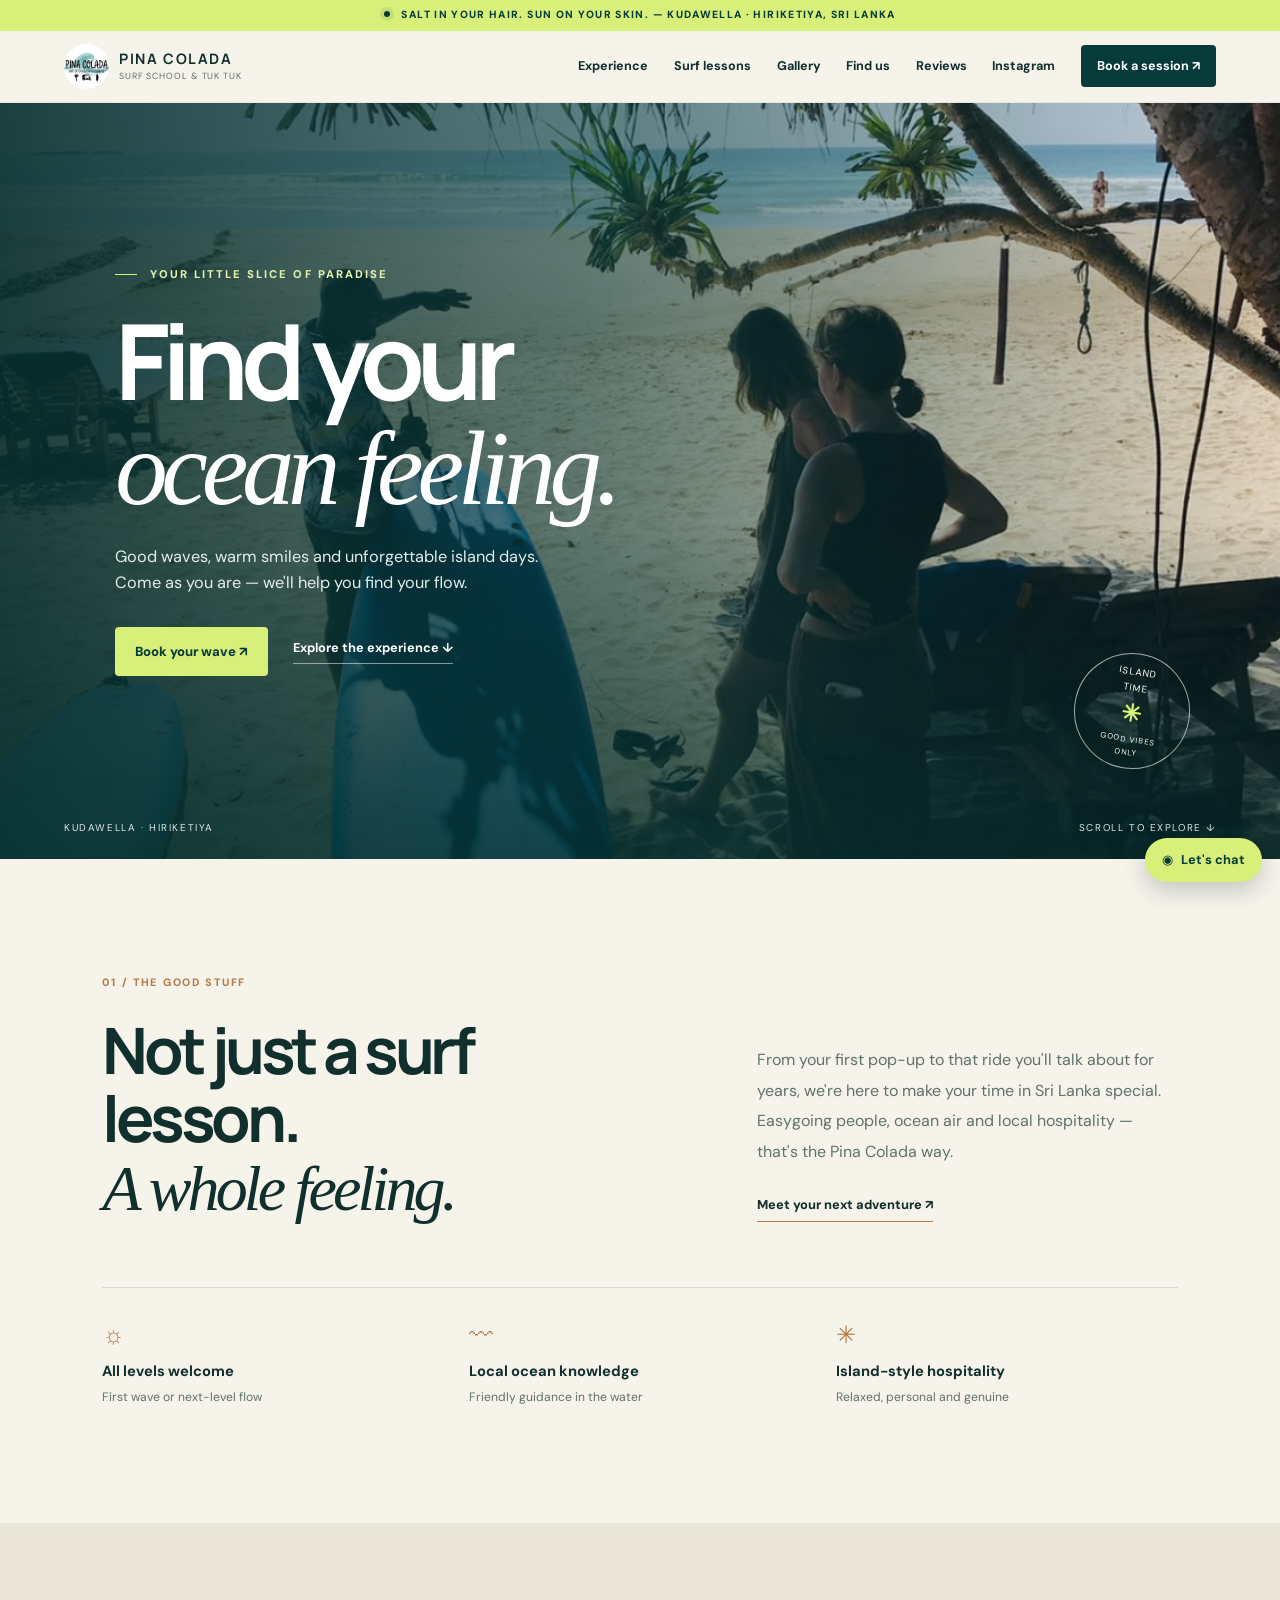
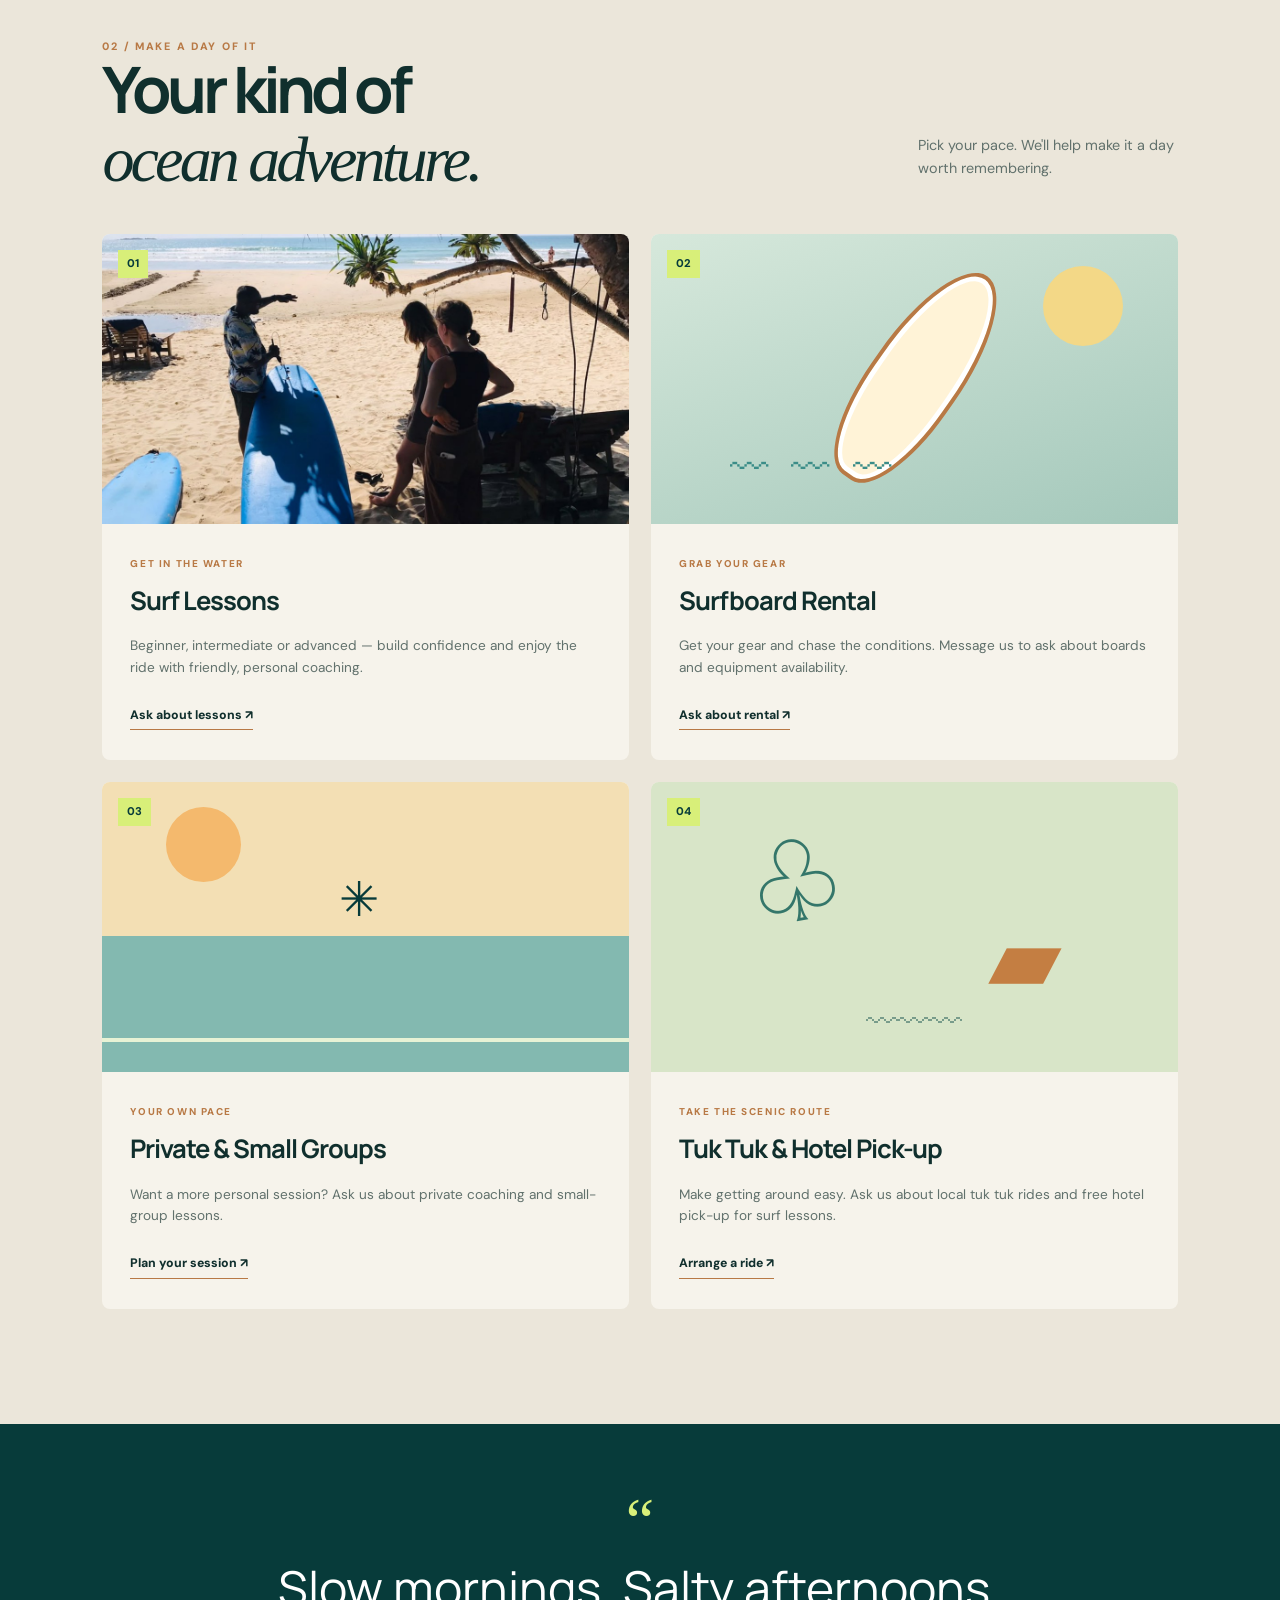
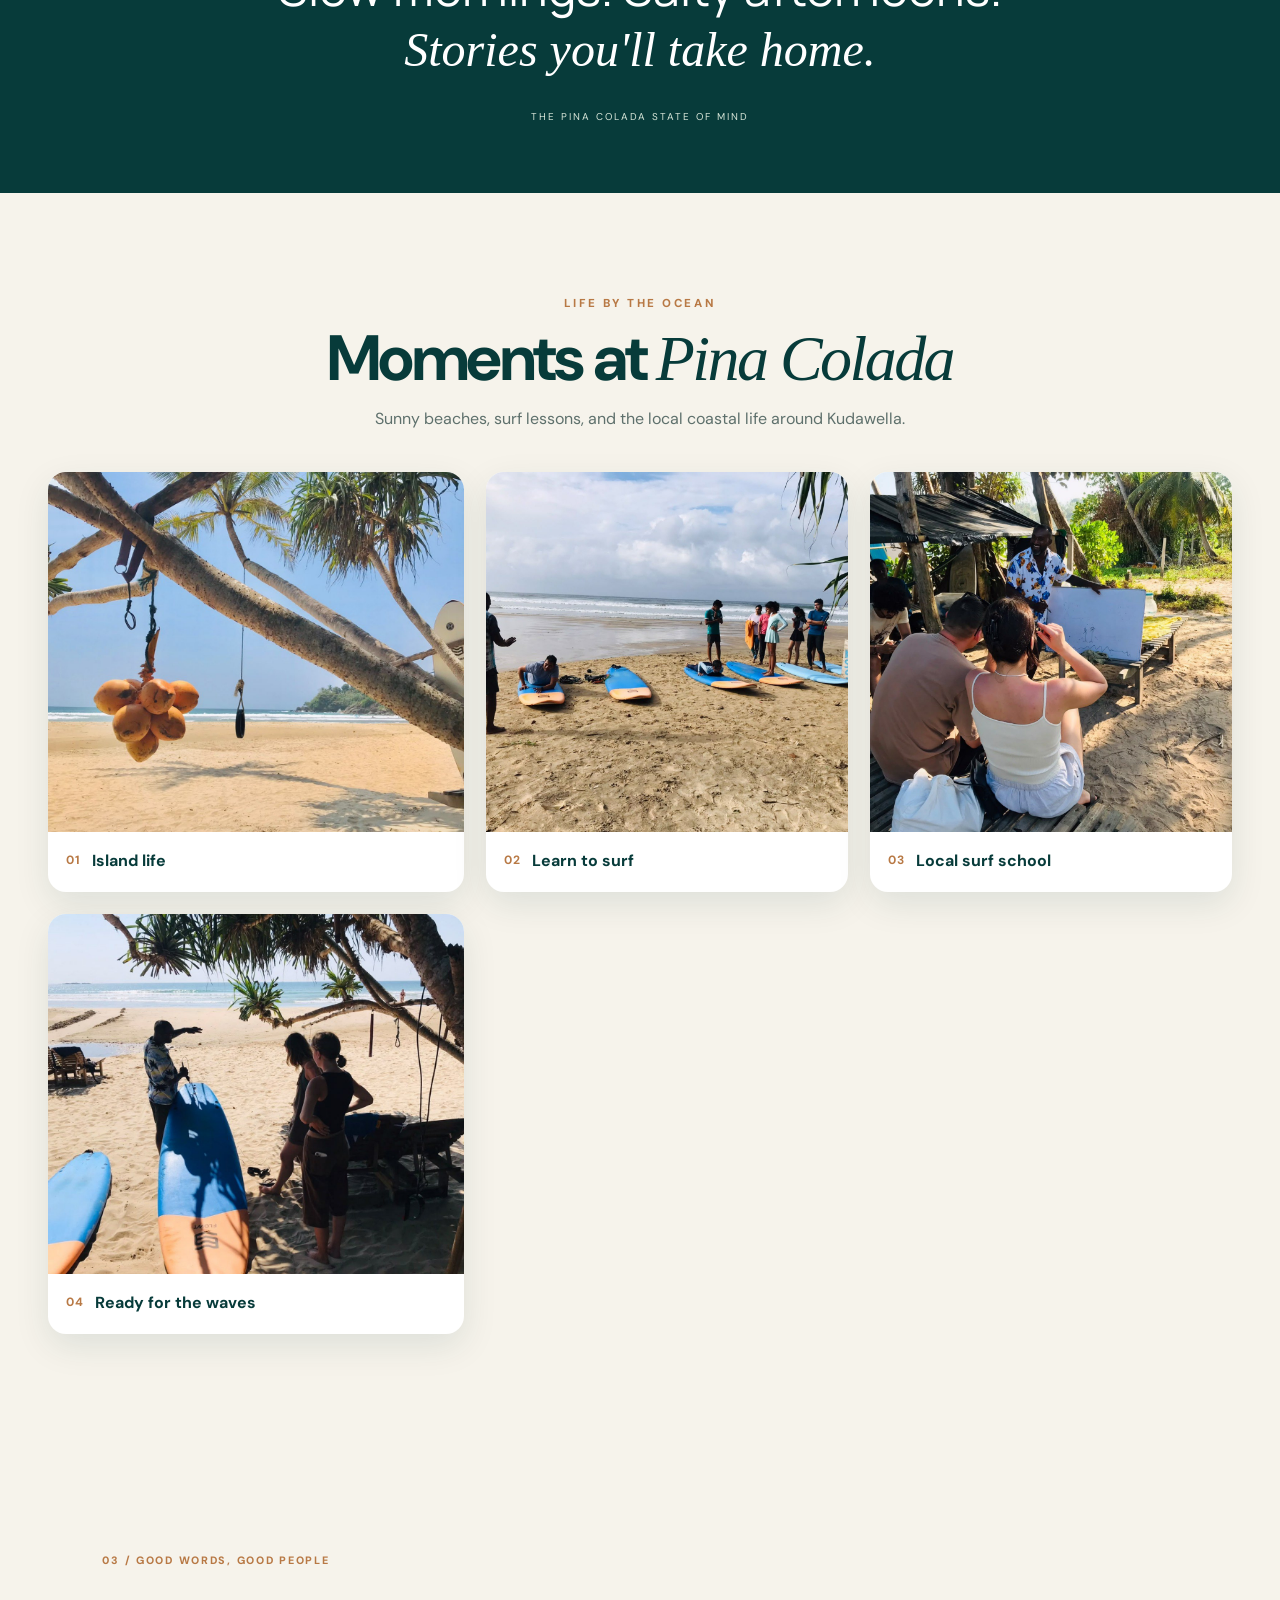
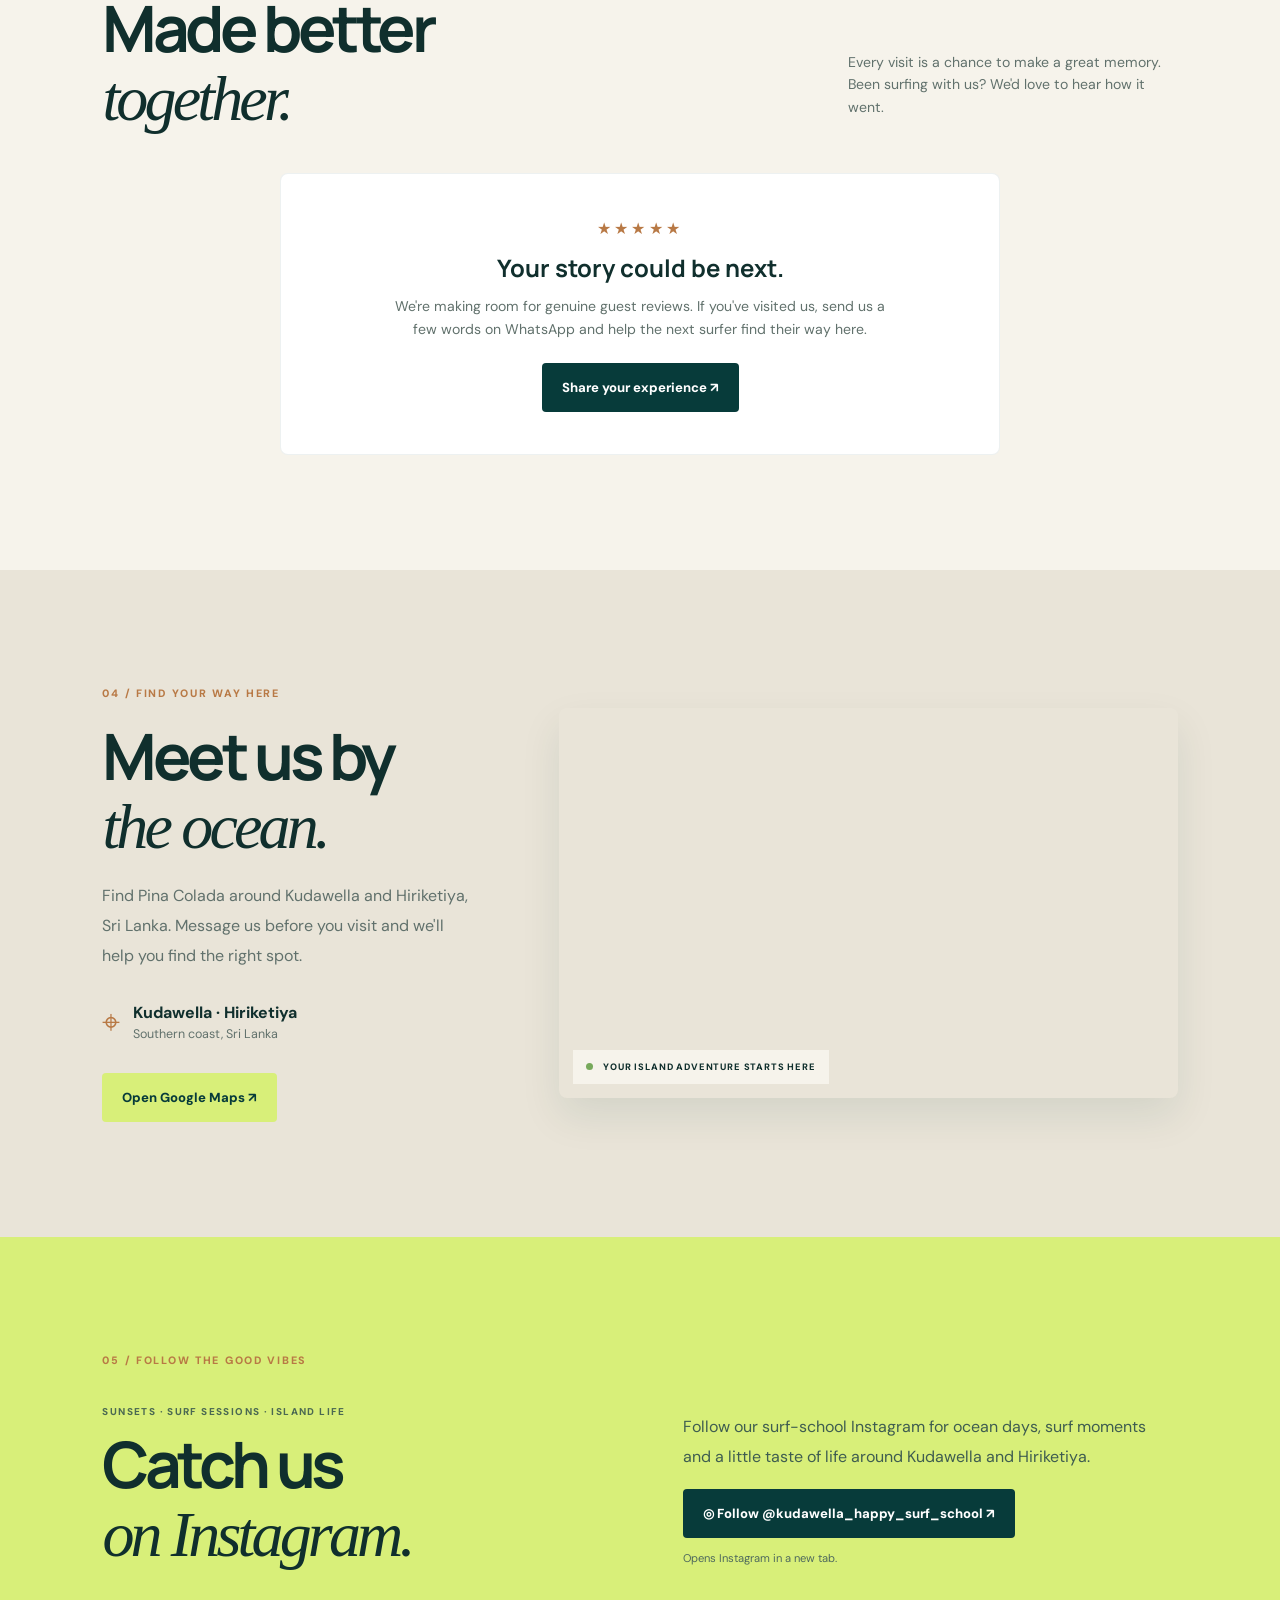
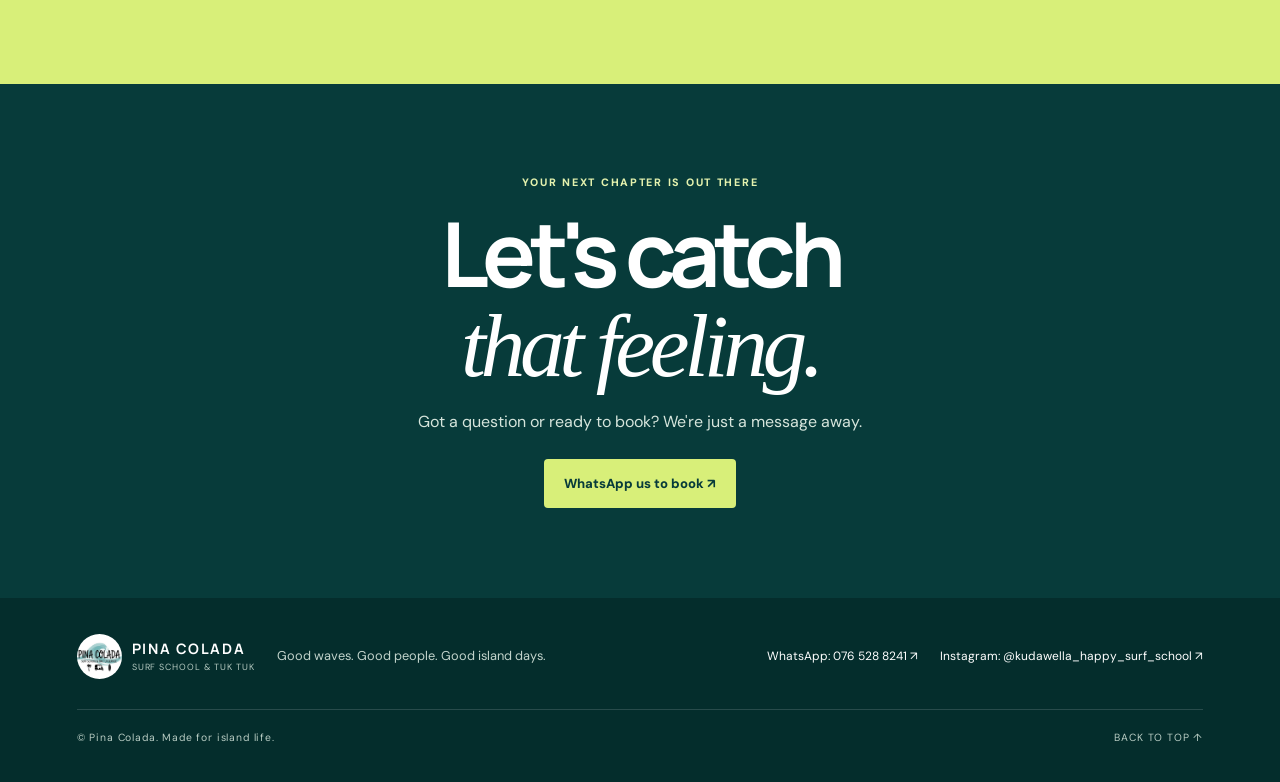
==== commit b703bfb9: "Add files via upload" ====
--- a/index.html
+++ b/index.html
@@ -8,14 +8,41 @@
 <link href="https://fonts.googleapis.com/css2?family=DM+Sans:wght@400;500;600;700&family=Manrope:wght@400;500;600;700;800&display=swap" rel="stylesheet"><link rel="stylesheet" href="style.css">
 </head><body>
 <div class="announcement"><span class="pulse-dot"></span> SALT IN YOUR HAIR. SUN ON YOUR SKIN. — KUDAWELLA · HIRIKETIYA, SRI LANKA</div>
-<header class="site-header" id="top"><a class="brand" href="#top"><img src="pina-colada-logo.jpg" alt="Pina Colada Surf School logo"><span><b>PINA COLADA</b><small>SURF SCHOOL & TUK TUK</small></span></a><button class="menu-toggle" aria-label="Open navigation" aria-expanded="false">☰</button><nav class="nav-links"><a href="#experience">Experience</a><a href="#lessons">Surf lessons</a><a href="#location">Find us</a><a href="#reviews">Reviews</a><a href="#instagram">Instagram</a><a class="nav-book" target="_blank" rel="noopener" href="https://wa.me/94765288241?text=Hi%20Pina%20Colada!%20I%27d%20love%20to%20book%20a%20surf%20experience.">Book a session ↗</a></nav></header>
+<header class="site-header" id="top"><a class="brand" href="#top"><img src="pina-colada-logo.jpg" alt="Pina Colada Surf School logo"><span><b>PINA COLADA</b><small>SURF SCHOOL & TUK TUK</small></span></a><button class="menu-toggle" aria-label="Open navigation" aria-expanded="false">☰</button><nav class="nav-links"><a href="#experience">Experience</a><a href="#lessons">Surf lessons</a><a href="#gallery">Gallery</a><a href="#location">Find us</a><a href="#reviews">Reviews</a><a href="#instagram">Instagram</a><a class="nav-book" target="_blank" rel="noopener" href="https://wa.me/94765288241?text=Hi%20Pina%20Colada!%20I%27d%20love%20to%20book%20a%20surf%20experience.">Book a session ↗</a></nav></header>
 <main>
 <section class="hero"><div class="hero-image"></div><div class="hero-shade"></div><div class="hero-content"><div class="eyebrow light"><span></span> YOUR LITTLE SLICE OF PARADISE</div><h1>Find your<br><em>ocean feeling.</em></h1><p>Good waves, warm smiles and unforgettable island days. Come as you are — we'll help you find your flow.</p><div class="hero-actions"><a class="button button-lime" href="https://wa.me/94765288241?text=Hi%20Pina%20Colada!%20I%27d%20love%20to%20book%20a%20surf%20experience." target="_blank" rel="noopener">Book your wave ↗</a><a class="text-link" href="#experience">Explore the experience ↓</a></div></div><div class="hero-foot"><span>KUDAWELLA · HIRIKETIYA</span><span>SCROLL TO EXPLORE ↓</span></div><div class="hero-stamp"><span>ISLAND<br>TIME</span><b>✳</b><small>GOOD VIBES<br>ONLY</small></div></section>
 <section class="intro section-pad reveal" id="experience"><div class="section-kicker">01 / THE GOOD STUFF</div><div class="intro-grid"><h2>Not just a surf lesson.<br><em>A whole feeling.</em></h2><div class="intro-copy"><p>From your first pop-up to that ride you'll talk about for years, we're here to make your time in Sri Lanka special. Easygoing people, ocean air and local hospitality — that's the Pina Colada way.</p><a class="under-link" href="#lessons">Meet your next adventure ↗</a></div></div><div class="feature-strip"><div><span class="feature-icon">☼</span><b>All levels welcome</b><small>First wave or next-level flow</small></div><div><span class="feature-icon">〰</span><b>Local ocean knowledge</b><small>Friendly guidance in the water</small></div><div><span class="feature-icon">✳</span><b>Island-style hospitality</b><small>Relaxed, personal and genuine</small></div></div></section>
 <section class="services section-pad" id="lessons"><div class="services-head reveal"><div><div class="section-kicker">02 / MAKE A DAY OF IT</div><h2>Your kind of<br><em>ocean adventure.</em></h2></div><p>Pick your pace. We'll help make it a day worth remembering.</p></div><div class="service-grid"><article class="service-card service-main reveal"><img src="surf-lesson.jpg" alt="Surf instructor and guests with surfboards on a Sri Lankan beach" loading="lazy"><div class="card-number">01</div><div class="service-info"><span>GET IN THE WATER</span><h3>Surf Lessons</h3><p>Beginner, intermediate or advanced — build confidence and enjoy the ride with friendly, personal coaching.</p><a href="https://wa.me/94765288241?text=Hi!%20I%27m%20interested%20in%20surf%20lessons." target="_blank" rel="noopener">Ask about lessons ↗</a></div></article><article class="service-card service-alt reveal"><div class="illustration-board"><span class="sun-disc"></span><span class="board-shape"></span><span class="wave-line">〰 〰 〰</span></div><div class="card-number">02</div><div class="service-info"><span>GRAB YOUR GEAR</span><h3>Surfboard Rental</h3><p>Get your gear and chase the conditions. Message us to ask about boards and equipment availability.</p><a href="https://wa.me/94765288241?text=Hi!%20I%27d%20like%20to%20ask%20about%20surfboard%20rental." target="_blank" rel="noopener">Ask about rental ↗</a></div></article><article class="service-card service-alt reveal"><div class="illustration-private"><span class="circle-sun"></span><span class="person-dot">✳</span><span class="horizon"></span></div><div class="card-number">03</div><div class="service-info"><span>YOUR OWN PACE</span><h3>Private & Small Groups</h3><p>Want a more personal session? Ask us about private coaching and small-group lessons.</p><a href="https://wa.me/94765288241?text=Hi!%20I%27d%20like%20to%20ask%20about%20private%20or%20small-group%20surf%20lessons." target="_blank" rel="noopener">Plan your session ↗</a></div></article><article class="service-card service-pickup reveal"><div class="pickup-art"><span class="palm">♧</span><span class="mini-tuk">▰</span><span class="road">〰〰〰</span></div><div class="card-number">04</div><div class="service-info"><span>TAKE THE SCENIC ROUTE</span><h3>Tuk Tuk & Hotel Pick-up</h3><p>Make getting around easy. Ask us about local tuk tuk rides and free hotel pick-up for surf lessons.</p><a href="https://wa.me/94765288241?text=Hi!%20I%27d%20like%20to%20ask%20about%20tuk%20tuk%20service%20and%20hotel%20pick-up." target="_blank" rel="noopener">Arrange a ride ↗</a></div></article></div></section>
 <section class="quote-band"><div class="quote-mark">“</div><p>Slow mornings. Salty afternoons.<br><em>Stories you'll take home.</em></p><span>THE PINA COLADA STATE OF MIND</span></section>
+<!-- Pina Colada photo gallery: paste this section into index.html where you want it to appear. -->
+<section class="photo-gallery" id="gallery">
+  <div class="gallery-heading">
+    <p class="gallery-eyebrow">LIFE BY THE OCEAN</p>
+    <h2>Moments at <em>Pina Colada</em></h2>
+    <p>Sunny beaches, surf lessons, and the local coastal life around Kudawella.</p>
+  </div>
+  <div class="gallery-grid">
+    <figure class="gallery-card gallery-card-wide">
+      <img src="beach-coconuts.jpg" alt="Golden coconuts hanging above the sandy beach at Kudawella" loading="lazy">
+      <figcaption><span>01</span> Island life</figcaption>
+    </figure>
+    <figure class="gallery-card">
+      <img src="surf-lessons.jpg" alt="Surf students practising on boards with their instructor on the beach" loading="lazy">
+      <figcaption><span>02</span> Learn to surf</figcaption>
+    </figure>
+    <figure class="gallery-card">
+      <img src="surf-school.jpg" alt="Surf instructor explaining the basics to visitors at the beach" loading="lazy">
+      <figcaption><span>03</span> Local surf school</figcaption>
+    </figure>
+    <figure class="gallery-card">
+      <img src="surf-instructor.jpg" alt="Surf instructor talking with visitors beside blue surfboards on the beach" loading="lazy">
+      <figcaption><span>04</span> Ready for the waves</figcaption>
+    </figure>
+  </div>
+</section>
+
 <section class="reviews section-pad reveal" id="reviews"><div class="section-kicker">03 / GOOD WORDS, GOOD PEOPLE</div><div class="reviews-head"><h2>Made better<br><em>together.</em></h2><p>Every visit is a chance to make a great memory. Been surfing with us? We'd love to hear how it went.</p></div><div class="review-empty"><div class="review-stars">★★★★★</div><h3>Your story could be next.</h3><p>We're making room for genuine guest reviews. If you've visited us, send us a few words on WhatsApp and help the next surfer find their way here.</p><a class="button button-dark" target="_blank" rel="noopener" href="https://wa.me/94765288241?text=Hi%20Pina%20Colada!%20I%27d%20love%20to%20share%20feedback%20about%20my%20experience.">Share your experience ↗</a></div></section>
 <section class="location section-pad" id="location"><div class="location-copy reveal"><div class="section-kicker">04 / FIND YOUR WAY HERE</div><h2>Meet us by<br><em>the ocean.</em></h2><p>Find Pina Colada around Kudawella and Hiriketiya, Sri Lanka. Message us before you visit and we'll help you find the right spot.</p><div class="location-detail"><span class="pin-icon">⌖</span><div><b>Kudawella · Hiriketiya</b><small>Southern coast, Sri Lanka</small></div></div><a class="button button-lime" href="https://maps.app.goo.gl/YEAcniGqBXVjCQ7Z6?g_st=aw" target="_blank" rel="noopener">Open Google Maps ↗</a></div><div class="map-wrap reveal"><iframe title="Map of Kudawella and Hiriketiya, Sri Lanka" src="https://maps.google.com/maps?q=Kudawella%2C%20Sri%20Lanka&t=&z=12&ie=UTF8&iwloc=&output=embed" loading="lazy" referrerpolicy="no-referrer-when-downgrade" allowfullscreen></iframe><div class="map-tag"><span class="map-pulse"></span> YOUR ISLAND ADVENTURE STARTS HERE</div></div></section>
 <section class="instagram-section section-pad reveal" id="instagram"><div class="section-kicker">05 / FOLLOW THE GOOD VIBES</div><div class="instagram-grid"><div><p class="instagram-overline">SUNSETS · SURF SESSIONS · ISLAND LIFE</p><h2>Catch us<br><em>on Instagram.</em></h2></div><div class="instagram-copy"><p>Follow our surf-school Instagram for ocean days, surf moments and a little taste of life around Kudawella and Hiriketiya.</p><a class="button button-dark" href="https://www.instagram.com/kudawella_happy_surf_school/" target="_blank" rel="noopener noreferrer">◎ Follow @kudawella_happy_surf_school ↗</a><small>Opens Instagram in a new tab.</small></div></div></section>
 <section class="final-cta"><div class="section-kicker light">YOUR NEXT CHAPTER IS OUT THERE</div><h2>Let's catch<br><em>that feeling.</em></h2><p>Got a question or ready to book? We're just a message away.</p><a class="button button-lime" target="_blank" rel="noopener" href="https://wa.me/94765288241?text=Hi%20Pina%20Colada!%20I%27m%20ready%20to%20plan%20my%20surf%20experience.">WhatsApp us to book ↗</a></section>
-</main><footer class="footer"><a class="brand footer-brand" href="#top"><img src="pina-colada-logo.jpg" alt="Pina Colada logo"><span><b>PINA COLADA</b><small>SURF SCHOOL & TUK TUK</small></span></a><p>Good waves. Good people. Good island days.</p><a href="https://wa.me/94765288241" target="_blank" rel="noopener">WhatsApp: 076 528 8241 ↗</a><a class="footer-instagram" href="https://www.instagram.com/kudawella_happy_surf_school/" target="_blank" rel="noopener noreferrer">Instagram: @kudawella_happy_surf_school ↗</a><div class="footer-bottom"><span>© <span id="year"></span> Pina Colada. Made for island life.</span><a href="#top">BACK TO TOP ↑</a></div></footer><a class="floating-whatsapp" href="https://wa.me/94765288241?text=Hi%20Pina%20Colada!%20I%27d%20love%20to%20ask%20about%20booking." target="_blank" rel="noopener" aria-label="Chat with Pina Colada on WhatsApp">◉ <b>Let's chat</b></a><script src="script.js"></script></body></html>
+</main><footer class="footer"><a class="brand footer-brand" href="#top"><img src="pina-colada-logo.jpg" alt="Pina Colada logo"><span><b>PINA COLADA</b><small>SURF SCHOOL & TUK TUK</small></span></a><p>Good waves. Good people. Good island days.</p><a href="https://wa.me/94765288241" target="_blank" rel="noopener">WhatsApp: 076 528 8241 ↗</a><a class="footer-instagram" href="https://www.instagram.com/kudawella_happy_surf_school/" target="_blank" rel="noopener noreferrer">Instagram: @kudawella_happy_surf_school ↗</a><div class="footer-bottom"><span>© <span id="year"></span> Pina Colada. Made for island life.</span><a href="#top">BACK TO TOP ↑</a></div></footer><a class="floating-whatsapp" href="https://wa.me/94765288241?text=Hi%20Pina%20Colada!%20I%27d%20love%20to%20ask%20about%20booking." target="_blank" rel="noopener" aria-label="Chat with Pina Colada on WhatsApp">◉ <b>Let's chat</b></a><script src="script.js"></script></body></html>
--- a/style.css
+++ b/style.css
@@ -1,4 +1,35 @@
-:root{--deep:#073b3a;--deep2:#0a514b;--teal:#0c7168;--lime:#d9f27d;--cream:#f7f5eb;--sand:#e9e3d1;--ink:#123a36;--muted:#61736b;--white:#fffef8;--display:'Manrope',sans-serif;--body:'DM Sans',sans-serif}*{box-sizing:border-box}html{scroll-behavior:smooth;scroll-padding-top:90px}body{margin:0;background:var(--cream);color:var(--ink);font-family:var(--body);overflow-x:hidden}a{color:inherit;text-decoration:none}.announcement{min-height:31px;background:var(--lime);color:var(--deep);font-size:9px;font-weight:800;letter-spacing:1.4px;display:flex;align-items:center;justify-content:center;gap:10px;padding:7px 12px;text-align:center}.pulse-dot,.map-pulse{width:6px;height:6px;border-radius:50%;background:var(--teal);box-shadow:0 0 0 4px #0c71681c}.site-header{min-height:82px;padding:14px 6.3%;display:flex;align-items:center;justify-content:space-between;background:var(--cream);position:sticky;top:0;z-index:30;border-bottom:1px solid #123a360e}.brand{display:flex;align-items:center;gap:11px}.brand img{width:47px;height:47px;object-fit:cover;object-position:center;border-radius:50%}.brand span{display:flex;flex-direction:column;gap:3px}.brand b{font:800 13px var(--display);letter-spacing:1.4px}.brand small{font-size:8px;letter-spacing:1.1px;font-weight:700}.nav-links{display:flex;align-items:center;gap:25px;font-size:11px;font-weight:700}.nav-links>a:not(.nav-book){position:relative}.nav-book{background:var(--deep);color:white;padding:14px 18px}.nav-book:hover{background:var(--teal)}.menu-toggle{display:none;border:0;background:none;font-size:25px;color:var(--deep)}.hero{height:min(760px,calc(100svh - 113px));min-height:590px;position:relative;isolation:isolate;color:white;overflow:hidden;background:var(--deep)}.hero-image,.hero-shade{position:absolute;inset:0;z-index:-2}.hero-image{background-image:url('surf-lesson.jpg');background-size:cover;background-position:center 52%;transform:scale(1.04);animation:heroZoom 12s ease-out both}.hero-shade{z-index:-1;background:linear-gradient(90deg,rgba(2,32,32,.84),rgba(3,43,42,.55) 48%,rgba(3,43,42,.12)),linear-gradient(0deg,rgba(2,28,28,.42),transparent 35%)}.hero-content{position:absolute;left:10%;top:17%;width:min(600px,78%);animation:rise .9s .15s both}.eyebrow,.section-kicker{font-size:9px;letter-spacing:2.4px;font-weight:800}.eyebrow{display:flex;align-items:center;gap:11px}.eyebrow>span{height:1px;width:28px;background:var(--lime)}h1,h2,h3,p{margin-top:0}h1,h2{font-family:var(--display);letter-spacing:-.065em;font-weight:600}h1{font-size:clamp(54px,8.3vw,112px);line-height:.99;margin:28px 0 23px}h1 em,h2 em,.quote-band em{font-family:Georgia,serif;font-weight:400;letter-spacing:-.065em;color:var(--lime)}.hero-content>p{font-size:14px;line-height:1.9;max-width:400px;color:#f1f3e7e0}.hero-actions{display:flex;align-items:center;gap:24px;margin-top:32px;flex-wrap:wrap}.button{display:inline-flex;align-items:center;justify-content:center;gap:15px;padding:16px 21px;font-size:10px;font-weight:800;letter-spacing:.3px;border:0;transition:transform .25s,background .25s;min-height:50px}.button:hover{transform:translateY(-3px)}.button-lime{background:var(--lime);color:var(--deep)}.button-lime:hover{background:#e8ff9c}.text-link{font-size:10px;font-weight:700;border-bottom:1px solid #ffffff70;padding-bottom:8px}.hero-foot{position:absolute;bottom:27px;left:10%;right:10%;display:flex;justify-content:space-between;font-size:8px;letter-spacing:1.5px;color:#ffffffc9}.hero-stamp{position:absolute;right:8%;bottom:17%;width:117px;height:117px;border:1px solid #ffffff9c;border-radius:50%;display:flex;align-items:center;justify-content:center;flex-direction:column;gap:5px;transform:rotate(10deg);animation:float 5s ease-in-out infinite}.hero-stamp span,.hero-stamp small{text-align:center;font-size:8px;font-weight:800;letter-spacing:1.5px;line-height:1.5}.hero-stamp b{font-size:22px;color:var(--lime)}.section-pad{padding:100px 10%}.section-kicker{color:var(--teal);margin-bottom:24px}.intro-grid{display:grid;grid-template-columns:1.2fr .8fr;gap:8%;align-items:end}h2{font-size:clamp(40px,5.4vw,68px);line-height:1.08;margin-bottom:0}h2 em{color:var(--teal)}.intro-copy p,.services-head>p,.reviews-head>p,.location-copy>p{font-size:13px;line-height:1.95;color:var(--muted)}.intro-copy p{margin-bottom:21px}.under-link{font-size:10px;font-weight:800;border-bottom:1px solid #9aa99f;padding-bottom:10px}.feature-strip{display:grid;grid-template-columns:repeat(3,1fr);border-top:1px solid #cbd2c4;border-bottom:1px solid #cbd2c4;margin-top:70px}.feature-strip>div{padding:25px 20px 25px 0;display:grid;grid-template-columns:42px 1fr;align-items:center}.feature-strip>div+div{padding-left:25px;border-left:1px solid #cbd2c4}.feature-icon{grid-row:span 2;color:var(--teal);font-size:27px}.feature-strip b{font:800 11px var(--display)}.feature-strip small{font-size:10px;color:var(--muted);margin-top:5px}.services{background:#eae9dc}.services-head{display:flex;justify-content:space-between;align-items:end;gap:20px;margin-bottom:42px}.services-head>p{max-width:270px;margin-bottom:5px}.service-grid{display:grid;grid-template-columns:1fr 1fr;gap:19px}.service-card{position:relative;background:var(--white);min-height:435px;overflow:hidden;display:flex;flex-direction:column}.service-main{grid-row:span 2}.service-main>img{width:100%;height:320px;object-fit:cover;object-position:center 55%;transition:transform .7s}.service-card:hover>img{transform:scale(1.035)}.card-number{position:absolute;top:19px;left:20px;background:var(--lime);color:var(--deep);font-size:10px;font-weight:800;padding:9px 11px}.service-info{padding:25px 28px 29px;position:relative;flex:1}.service-info>span{font-size:8px;font-weight:800;letter-spacing:1.8px;color:var(--teal)}.service-info h3{font:700 25px var(--display);letter-spacing:-1.1px;margin:10px 0}.service-info p{font-size:11px;line-height:1.8;color:var(--muted);max-width:390px;margin-bottom:20px}.service-info>a{font-size:10px;font-weight:800;border-bottom:1px solid #c2ccc1;padding-bottom:8px}.service-alt{min-height:270px;display:grid;grid-template-columns:.8fr 1.2fr;grid-template-rows:1fr}.service-alt .service-info{padding:25px 24px}.service-alt .service-info h3{font-size:21px}.service-alt .service-info p{margin-bottom:13px}.service-alt .card-number{top:15px;left:15px}.illustration-board,.illustration-private,.pickup-art{position:relative;overflow:hidden;background:#d6e8dc;min-height:270px}.sun-disc{position:absolute;width:125px;height:125px;background:#f8cf7c;border-radius:50%;top:42px;left:30px}.board-shape{position:absolute;left:39%;top:30px;height:210px;width:62px;border-radius:50%;background:#f7f4e9;border:2px solid var(--teal);transform:rotate(28deg)}.wave-line{position:absolute;bottom:28px;left:12px;font-size:35px;color:var(--teal);letter-spacing:-12px;white-space:nowrap}.illustration-private{background:#b4d5c9}.circle-sun{position:absolute;width:125px;height:125px;border-radius:50%;background:#f8cf7c;top:30px;right:-20px}.person-dot{position:absolute;top:65px;left:34%;font-size:56px;color:var(--teal);z-index:2}.horizon{position:absolute;left:-20%;right:-20%;height:110px;bottom:-38px;border-radius:50% 50% 0 0;background:#478e7d}.service-pickup{grid-column:1/-1;display:grid;grid-template-columns:.8fr 1.2fr;min-height:245px}.pickup-art{background:#f0d7a4;min-height:245px}.palm{position:absolute;left:18%;top:7px;font-size:130px;color:#357c69}.mini-tuk{position:absolute;right:15%;bottom:49px;font-size:75px;color:#e78c45;text-shadow:2px 2px var(--deep)}.road{position:absolute;bottom:20px;left:10px;font-size:30px;color:#fff8e8;letter-spacing:-9px;white-space:nowrap}.service-pickup .service-info{align-self:center;padding:32px 40px}.quote-band{background:var(--deep);color:var(--white);padding:80px 20px;text-align:center;position:relative;overflow:hidden}.quote-mark{font:100px Georgia,serif;color:var(--lime);height:65px;line-height:1}.quote-band p{font:600 clamp(29px,4.2vw,51px)/1.25 var(--display);letter-spacing:-2px;margin:18px 0 25px}.quote-band>span{font-size:8px;letter-spacing:2.3px;color:var(--lime)}.reviews{background:var(--cream)}.reviews-head{display:flex;justify-content:space-between;align-items:end;gap:40px}.reviews-head>p{max-width:340px;margin-bottom:5px}.review-empty{margin-top:43px;background:#e9e9db;padding:38px 40px;text-align:center;max-width:650px;margin-left:auto;margin-right:auto}.review-stars{letter-spacing:5px;color:#9aaa59;font-size:16px}.review-empty h3{font:700 22px var(--display);margin:14px 0 10px}.review-empty p{font-size:12px;line-height:1.9;color:var(--muted);max-width:440px;margin:0 auto 22px}.button-dark{background:var(--deep);color:white}.location{background:var(--deep);color:var(--white);display:grid;grid-template-columns:.8fr 1.2fr;gap:9%;align-items:center}.location .section-kicker{color:var(--lime)}.location h2 em{color:var(--lime)}.location-copy>p{color:#d4e0d6;margin:24px 0}.location-detail{display:flex;align-items:center;gap:13px;margin:26px 0 29px}.pin-icon{font-size:27px;color:var(--lime)}.location-detail div{display:flex;flex-direction:column;gap:6px}.location-detail b{font:700 12px var(--display)}.location-detail small{font-size:10px;color:#c0d1c7}.map-wrap{height:410px;position:relative;background:#b8d7c7;padding:9px}.map-wrap iframe{width:100%;height:100%;border:0;filter:saturate(.72)}.map-tag{position:absolute;bottom:23px;left:23px;right:23px;background:var(--cream);color:var(--deep);padding:15px;font-size:8px;letter-spacing:1.1px;font-weight:800;display:flex;align-items:center;gap:10px}.instagram-section{background:#f0e8d6}.instagram-grid{display:grid;grid-template-columns:1fr 1fr;gap:9%;align-items:center}.instagram-overline{font-size:9px;font-weight:800;letter-spacing:1.5px;color:var(--teal)}.instagram-copy p{font-size:13px;line-height:1.9;color:var(--muted)}.instagram-copy small{display:block;margin-top:12px;font-size:10px;color:var(--muted)}.final-cta{position:relative;overflow:hidden;text-align:center;background:#0a6d65;color:white;padding:100px 20px 88px}.final-cta .section-kicker{color:var(--lime)}.final-cta h2{font-size:clamp(52px,7vw,82px);margin:0 0 17px}.final-cta h2 em{color:var(--lime)}.final-cta>p{font-size:12px;color:#d5ebe1;margin-bottom:28px}.footer{padding:38px 8% 0;background:#052e2e;color:#e7eee3}.footer-brand img{width:43px;height:43px}.footer>p{font-size:10px;color:#b7cbc0;margin:22px 0 10px}.footer>a:not(.brand){display:block;font-size:11px;color:var(--lime);margin:10px 0}.footer-bottom{border-top:1px solid #ffffff22;margin-top:32px;padding:19px 0;display:flex;justify-content:space-between;font-size:8px;letter-spacing:.7px;color:#b7cbc0}.footer-bottom a{color:white}.floating-whatsapp{position:fixed;z-index:25;right:22px;bottom:22px;display:flex;align-items:center;gap:9px;background:var(--lime);color:var(--deep);border-radius:30px;padding:12px 17px;box-shadow:0 7px 30px #062f2d38;font-size:10px;font-weight:800}.reveal{opacity:1;transform:none;transition:opacity .8s ease,transform .8s cubic-bezier(.2,.8,.2,1)}.js-ready .reveal{opacity:0;transform:translateY(26px)}.js-ready .reveal.is-visible{opacity:1;transform:translateY(0)}@keyframes rise{from{opacity:0;transform:translateY(25px)}to{opacity:1;transform:translateY(0)}}@keyframes heroZoom{from{transform:scale(1.12)}to{transform:scale(1.04)}}@keyframes float{0%,100%{transform:translateY(0) rotate(10deg)}50%{transform:translateY(-10px) rotate(5deg)}}
-@media(max-width:900px){.nav-links{gap:13px}.nav-links>a{font-size:10px}.section-pad{padding:75px 7%}.location{gap:5%}.hero-stamp{right:5%;width:95px;height:95px}.service-alt{grid-template-columns:.65fr 1.35fr}.service-alt .service-info{padding:22px 18px}}
-@media(max-width:700px){.announcement{font-size:7px;letter-spacing:.8px}.site-header{padding:12px 5%;min-height:70px}.brand img{width:42px;height:42px}.brand b{font-size:11px}.brand small{font-size:7px}.menu-toggle{display:block}.nav-links{display:none;position:absolute;top:100%;left:0;right:0;background:var(--cream);padding:20px 6%;box-shadow:0 12px 20px #073b3a12;flex-direction:column;align-items:stretch;gap:0}.nav-links.open{display:flex}.nav-links>a{padding:13px 0;font-size:12px}.nav-links .nav-book{padding:14px;margin-top:8px;text-align:center}.hero{height:690px;min-height:0;max-height:calc(100svh - 101px)}.hero-image{background-position:56% center}.hero-content{left:7%;top:15%;width:86%}h1{font-size:clamp(51px,14vw,76px);margin:23px 0 18px}.hero-content>p{max-width:330px;font-size:12px}.hero-actions{gap:17px;margin-top:24px}.hero-stamp{width:82px;height:82px;right:6%;bottom:14%}.hero-stamp span,.hero-stamp small{font-size:6px}.hero-foot{left:7%;right:7%;font-size:7px;bottom:17px}.section-pad{padding:65px 7%}.intro-grid,.instagram-grid{grid-template-columns:1fr;gap:24px}.intro-grid h2,h2{font-size:clamp(39px,10vw,57px)}.feature-strip{grid-template-columns:1fr;margin-top:42px}.feature-strip>div{padding:18px 0}.feature-strip>div+div{padding-left:0;border-left:0;border-top:1px solid #cbd2c4}.services-head,.reviews-head{display:block}.services-head>p,.reviews-head>p{margin-top:20px}.service-grid{grid-template-columns:1fr}.service-main{grid-row:auto}.service-main>img{height:260px}.service-alt,.service-pickup{grid-column:auto;grid-template-columns:.8fr 1.2fr;min-height:260px}.service-alt .illustration-board,.service-alt .illustration-private,.pickup-art{min-height:100%}.service-info{padding:22px}.service-alt .service-info{padding:22px 16px}.service-info h3{font-size:22px}.service-info p{font-size:11px}.service-pickup .service-info{padding:22px}.quote-band{padding:65px 16px}.location{grid-template-columns:1fr;gap:35px}.map-wrap{height:330px}.review-empty{padding:28px 20px}.instagram-copy .button{font-size:9px;gap:8px}.final-cta{padding:75px 18px}.footer{padding:32px 7% 0}.floating-whatsapp{right:12px;bottom:12px;padding:11px 14px}}
-@media(prefers-reduced-motion:reduce){*,*::before,*::after{scroll-behavior:auto!important;animation:none!important;transition:none!important}}
+/* Pina Colada — complete responsive styles */
+:root{--deep:#073b3a;--deep2:#0b504c;--lime:#d8ef79;--cream:#f6f3eb;--sand:#e8dfcd;--ink:#102f2d;--muted:#61716c;--copper:#b87945;--white:#fff;--font:"DM Sans",sans-serif;--display:"Manrope",sans-serif}
+*{box-sizing:border-box}html{scroll-behavior:smooth;scroll-padding-top:88px}body{margin:0;font-family:var(--font);color:var(--ink);background:var(--cream);line-height:1.6}a{color:inherit;text-decoration:none}img{max-width:100%}.announcement{min-height:30px;padding:7px 14px;background:var(--lime);color:var(--deep);text-align:center;font-size:.65rem;letter-spacing:.13em;font-weight:800}.pulse-dot{display:inline-block;width:6px;height:6px;margin:0 8px 1px 0;background:var(--deep);border-radius:50%;box-shadow:0 0 0 4px #073b3a16}.site-header{position:sticky;top:0;z-index:50;display:flex;align-items:center;justify-content:space-between;gap:20px;padding:13px clamp(18px,5vw,76px);background:#f6f3ebf2;backdrop-filter:blur(16px);border-bottom:1px solid #073b3a12}.brand{display:flex;align-items:center;gap:10px;flex-shrink:0}.brand img{width:45px;height:45px;object-fit:cover;border-radius:50%}.brand b,.brand small{display:block;line-height:1.2}.brand b{font-family:var(--display);font-size:.9rem;letter-spacing:.11em}.brand small{margin-top:4px;font-size:.56rem;letter-spacing:.1em;color:var(--muted)}.nav-links{display:flex;align-items:center;gap:clamp(12px,2vw,28px);font-size:.79rem;font-weight:700}.nav-links>a:not(.nav-book){transition:color .2s}.nav-links>a:not(.nav-book):hover{color:var(--copper)}.nav-book{padding:11px 16px;background:var(--deep);color:#fff;border-radius:4px}.menu-toggle{display:none;border:0;background:none;font-size:1.5rem;color:var(--deep)}.hero{position:relative;min-height:min(760px,84vh);display:flex;align-items:center;overflow:hidden;background:var(--deep);color:white}.hero-image{position:absolute;inset:0;background:linear-gradient(90deg,#062e2de8 0%,#073b3a9c 47%,#073b3a15 100%),url("surf-lesson.jpg") center 48%/cover no-repeat;transform:scale(1.02)}.hero-shade{position:absolute;inset:0;background:linear-gradient(0deg,#042e2d9c,transparent 45%)}.hero-content{position:relative;z-index:1;width:min(760px,100%);padding:90px clamp(22px,9vw,140px) 110px}.eyebrow{font-size:.7rem;font-weight:800;letter-spacing:.18em}.eyebrow.light,.section-kicker.light{color:#e4f2ae}.eyebrow span{display:inline-block;width:22px;height:1px;background:var(--lime);vertical-align:middle;margin-right:8px}.hero h1,.final-cta h2{font-family:var(--display);font-size:clamp(3.3rem,8.2vw,7.3rem);line-height:.99;letter-spacing:-.075em;margin:24px 0}.hero h1 em,.final-cta h2 em,.intro h2 em,.services h2 em,.reviews h2 em,.location h2 em,.instagram-section h2 em{font-family:Georgia,serif;font-weight:400;letter-spacing:-.06em}.hero-content>p{max-width:440px;color:#e3eeea;font-size:1.02rem}.hero-actions{display:flex;align-items:center;gap:25px;flex-wrap:wrap;margin-top:30px}.button{display:inline-flex;align-items:center;justify-content:center;gap:8px;padding:14px 20px;border-radius:4px;font-size:.82rem;font-weight:800;transition:transform .2s,background .2s}.button:hover{transform:translateY(-3px)}.button-lime{background:var(--lime);color:var(--deep)}.button-dark{background:var(--deep);color:white}.text-link{font-size:.8rem;font-weight:700;color:white;border-bottom:1px solid #ffffff80;padding-bottom:5px}.hero-foot{position:absolute;bottom:23px;left:clamp(22px,5vw,75px);right:clamp(22px,5vw,75px);display:flex;justify-content:space-between;font-size:.62rem;letter-spacing:.16em;color:#e0eae4}.hero-stamp{position:absolute;right:clamp(20px,7vw,100px);bottom:90px;width:116px;height:116px;border:1px solid #ffffff9c;border-radius:50%;display:flex;flex-direction:column;align-items:center;justify-content:center;text-align:center;transform:rotate(9deg);font-size:.6rem;letter-spacing:.1em}.hero-stamp b{font-size:1.5rem;color:var(--lime)}.hero-stamp small{font-size:.48rem}.section-pad{padding:clamp(60px,9vw,125px) clamp(20px,8vw,120px)}.section-kicker{font-size:.67rem;font-weight:800;letter-spacing:.16em;color:var(--copper)}.intro-grid{display:grid;grid-template-columns:1.15fr .85fr;gap:8%;align-items:end;margin-top:25px}.intro h2,.services h2,.reviews h2,.location h2,.instagram-section h2{font-family:var(--display);font-size:clamp(2.5rem,5vw,4.8rem);line-height:1.06;letter-spacing:-.07em;margin:0}.intro-copy p,.location-copy>p,.instagram-copy p{color:var(--muted);line-height:1.9}.under-link{display:inline-block;margin-top:12px;padding-bottom:6px;border-bottom:1px solid var(--copper);font-size:.8rem;font-weight:800}.feature-strip{display:grid;grid-template-columns:repeat(3,1fr);gap:25px;margin-top:65px;padding-top:28px;border-top:1px solid #073b3a20}.feature-strip>div{display:grid;gap:5px}.feature-icon{font-size:1.5rem;color:var(--copper)}.feature-strip b{font-size:.92rem}.feature-strip small{color:var(--muted);font-size:.76rem}.services{background:#ebe6da}.services-head{display:flex;justify-content:space-between;align-items:end;gap:30px;margin-bottom:40px}.services-head>p{max-width:260px;color:var(--muted);font-size:.9rem}.service-grid{display:grid;grid-template-columns:repeat(2,minmax(0,1fr));gap:22px}.service-card{position:relative;overflow:hidden;background:var(--cream);border-radius:8px}.service-card>img{display:block;width:100%;height:290px;object-fit:cover}.card-number{position:absolute;top:16px;left:16px;background:var(--lime);color:var(--deep);padding:5px 9px;font-size:.7rem;font-weight:800}.service-info{padding:25px 28px 30px}.service-info>span{font-size:.62rem;letter-spacing:.16em;color:var(--copper);font-weight:800}.service-info h3{font-family:var(--display);font-size:1.6rem;letter-spacing:-.04em;margin:6px 0}.service-info p{color:var(--muted);font-size:.85rem;min-height:50px}.service-info>a{display:inline-block;margin-top:7px;font-size:.77rem;font-weight:800;border-bottom:1px solid var(--copper);padding-bottom:4px}.illustration-board,.illustration-private,.pickup-art{height:290px;position:relative;overflow:hidden;background:#d4e3d8}.illustration-board{background:linear-gradient(160deg,#d6e8db,#a4c8bb)}.sun-disc,.circle-sun{position:absolute;top:32px;right:55px;width:80px;height:80px;background:#f3d887;border-radius:50%}.board-shape{position:absolute;width:90px;height:245px;left:42%;top:20px;background:#fff3d7;border:4px solid #b87945;border-radius:50% 50% 44% 44%;transform:rotate(35deg);box-shadow:inset 0 0 0 5px #fff}.wave-line{position:absolute;bottom:25px;left:15%;font-size:2.4rem;color:#3b8d88;letter-spacing:.2em}.illustration-private{background:linear-gradient(#f3dfb4 0 53%,#83b9b0 53%)}.circle-sun{left:12%;right:auto;top:25px;width:75px;height:75px;background:#f4b96d}.person-dot{position:absolute;left:45%;top:80px;font-size:3rem;color:var(--deep)}.horizon{position:absolute;bottom:30px;left:0;right:0;height:4px;background:#e7f2d5}.pickup-art{background:#d8e5c8}.palm{position:absolute;left:18%;top:12px;font-size:7rem;color:#34766a;transform:rotate(-10deg)}.mini-tuk{position:absolute;right:22%;top:100px;font-size:6rem;color:#c47e42}.road{position:absolute;bottom:24px;left:0;right:0;text-align:center;font-size:2rem;color:#789c8b}.quote-band{text-align:center;padding:65px 20px;background:var(--deep);color:white}.quote-mark{font-family:Georgia,serif;color:var(--lime);font-size:4rem;line-height:1}.quote-band p{font-family:var(--display);font-size:clamp(1.8rem,4vw,3rem);line-height:1.25;margin:5px 0 22px}.quote-band p em{font-family:Georgia,serif}.quote-band>span{font-size:.62rem;letter-spacing:.2em;color:#d8e6d9}.reviews{background:var(--cream)}.reviews-head{display:flex;justify-content:space-between;align-items:end;gap:30px;margin:25px 0 40px}.reviews-head p{max-width:330px;color:var(--muted);font-size:.88rem}.review-empty{max-width:720px;margin:auto;text-align:center;padding:42px 25px;background:#fff;border:1px solid #073b3a12;border-radius:8px}.review-stars{color:#b87945;letter-spacing:.2em}.review-empty h3{font-family:var(--display);font-size:1.5rem;margin:8px 0}.review-empty p{max-width:500px;margin:0 auto 22px;color:var(--muted);font-size:.88rem}.location{display:grid;grid-template-columns:.75fr 1.25fr;gap:8%;align-items:center;background:#e9e4d8}.location-copy h2{margin:20px 0}.location-detail{display:flex;align-items:center;gap:13px;margin:25px 0}.pin-icon{font-size:2rem;color:var(--copper)}.location-detail b,.location-detail small{display:block}.location-detail small{color:var(--muted);font-size:.78rem}.map-wrap{position:relative;min-height:390px;border-radius:8px;overflow:hidden;box-shadow:0 18px 40px #073b3a18}.map-wrap iframe{position:absolute;inset:0;width:100%;height:100%;border:0;min-height:390px;filter:saturate(.75)}.map-tag{position:absolute;bottom:14px;left:14px;padding:10px 13px;background:var(--cream);font-size:.58rem;letter-spacing:.09em;font-weight:800}.map-pulse{display:inline-block;width:7px;height:7px;margin-right:7px;background:#77a95b;border-radius:50%}.instagram-section{background:var(--lime)}.instagram-grid{display:grid;grid-template-columns:1fr 1fr;gap:8%;align-items:center;margin-top:25px}.instagram-overline{font-size:.62rem;letter-spacing:.14em;font-weight:800;color:#4b6952}.instagram-copy p{color:#3f5d50}.instagram-copy small{display:block;margin-top:12px;color:#4f6a5d;font-size:.7rem}.final-cta{text-align:center;padding:90px 20px;background:var(--deep);color:white}.final-cta h2{margin:18px 0;font-size:clamp(3.2rem,7vw,6.3rem)}.final-cta>p{color:#d6e5dc;margin-bottom:25px}.footer{display:flex;align-items:center;gap:22px;flex-wrap:wrap;padding:35px clamp(20px,6vw,85px);background:#042d2c;color:white}.footer .brand small{color:#b5c9c0}.footer>p{margin-right:auto;color:#c3d4cc;font-size:.8rem}.footer>a:not(.brand){font-size:.75rem}.footer-bottom{display:flex;justify-content:space-between;gap:20px;width:100%;padding-top:20px;margin-top:8px;border-top:1px solid #ffffff25;color:#b8ccc3;font-size:.65rem;letter-spacing:.08em}.floating-whatsapp{position:fixed;z-index:40;right:18px;bottom:18px;display:flex;align-items:center;gap:8px;padding:12px 17px;background:var(--lime);color:var(--deep);border-radius:40px;box-shadow:0 8px 24px #001f1f38;font-size:.8rem}.reveal{animation:rise-in .7s both}@keyframes rise-in{from{opacity:0;transform:translateY(18px)}to{opacity:1;transform:translateY(0)}}@media(max-width:900px){.nav-links{gap:12px;font-size:.72rem}.nav-links>a:nth-child(1),.nav-links>a:nth-child(5){display:none}.site-header{padding-inline:20px}.hero-stamp{right:25px;bottom:80px}.location{grid-template-columns:1fr}.map-wrap{min-height:330px}.map-wrap iframe{min-height:330px}}@media(max-width:680px){.site-header{flex-wrap:wrap}.menu-toggle{display:block}.nav-links{display:none;flex-direction:column;align-items:stretch;width:100%;padding:10px 0 8px}.nav-links.open{display:flex}.nav-links>a:nth-child(1),.nav-links>a:nth-child(5){display:block}.nav-links a{padding:10px}.nav-book{text-align:center}.hero{min-height:690px;min-height:85svh}.hero-content{padding:75px 24px 120px}.hero h1{font-size:clamp(3.3rem,14vw,5.2rem)}.hero-stamp{width:84px;height:84px;right:18px;bottom:62px;font-size:.48rem}.hero-stamp b{font-size:1.1rem}.hero-foot{font-size:.5rem;letter-spacing:.08em;bottom:17px}.section-pad{padding:65px 22px}.intro-grid,.instagram-grid{grid-template-columns:1fr;gap:18px}.intro-grid{margin-top:22px}.feature-strip{grid-template-columns:1fr;gap:20px;margin-top:40px}.feature-strip>div{grid-template-columns:32px 1fr;align-items:center}.feature-strip small{grid-column:2}.services-head,.reviews-head{display:block}.services-head>p,.reviews-head p{margin-top:20px}.service-grid{grid-template-columns:1fr}.service-card>img,.illustration-board,.illustration-private,.pickup-art{height:245px}.service-info{padding:22px}.service-info p{min-height:0}.location{gap:30px}.map-wrap,.map-wrap iframe{min-height:300px}.footer{display:grid;grid-template-columns:1fr;gap:12px}.footer>p{margin:0}.footer-bottom{flex-direction:column}.floating-whatsapp{right:12px;bottom:12px;padding:11px 14px}.quote-band{padding:55px 20px}}@media(prefers-reduced-motion:reduce){html{scroll-behavior:auto}*,*::before,*::after{animation-duration:.01ms!important;transition-duration:.01ms!important}}
+
+
+/* Photo gallery styles */
+/* Pina Colada photo gallery — add this to the END of style.css */
+.photo-gallery {
+  padding: clamp(3.5rem, 8vw, 7rem) clamp(1rem, 4vw, 3rem);
+  background: #f6f3eb;
+  color: #073b3a;
+}
+.gallery-heading { max-width: 720px; margin: 0 auto 2.5rem; text-align: center; }
+.gallery-eyebrow { margin: 0 0 .7rem; color: #b87945; font-size: .72rem; font-weight: 800; letter-spacing: .22em; }
+.gallery-heading h2 { margin: 0 0 .8rem; font-size: clamp(2rem, 5vw, 4rem); line-height: 1.05; letter-spacing: -.04em; }
+.gallery-heading h2 em { font-family: Georgia, serif; font-weight: 400; }
+.gallery-heading > p:last-child { margin: 0 auto; max-width: 540px; color: #5e706c; line-height: 1.7; }
+.gallery-grid { display: grid; grid-template-columns: 1.15fr 1fr 1fr; gap: clamp(.8rem, 2vw, 1.4rem); max-width: 1200px; margin: 0 auto; align-items: stretch; }
+.gallery-card { margin: 0; overflow: hidden; border-radius: 18px; background: #fff; box-shadow: 0 12px 35px rgba(7,59,58,.10); transition: transform .3s ease, box-shadow .3s ease; }
+.gallery-card:hover { transform: translateY(-6px); box-shadow: 0 18px 42px rgba(7,59,58,.16); }
+.gallery-card img { display: block; width: 100%; height: 360px; object-fit: cover; }
+.gallery-card figcaption { display: flex; align-items: center; gap: .7rem; padding: 1rem 1.1rem 1.15rem; font-weight: 700; }
+.gallery-card figcaption span { color: #b87945; font-size: .75rem; letter-spacing: .08em; }
+@media (max-width: 760px) {
+  .gallery-grid { grid-template-columns: 1fr 1fr; }
+  .gallery-card:first-child { grid-column: 1 / -1; }
+  .gallery-card img { height: 230px; }
+  .gallery-card:first-child img { height: 290px; }
+}
+@media (max-width: 420px) {
+  .gallery-grid { grid-template-columns: 1fr; }
+  .gallery-card:first-child { grid-column: auto; }
+  .gallery-card img, .gallery-card:first-child img { height: 250px; }
+}
+@media (prefers-reduced-motion: reduce) { .gallery-card { transition: none; } .gallery-card:hover { transform: none; } }
